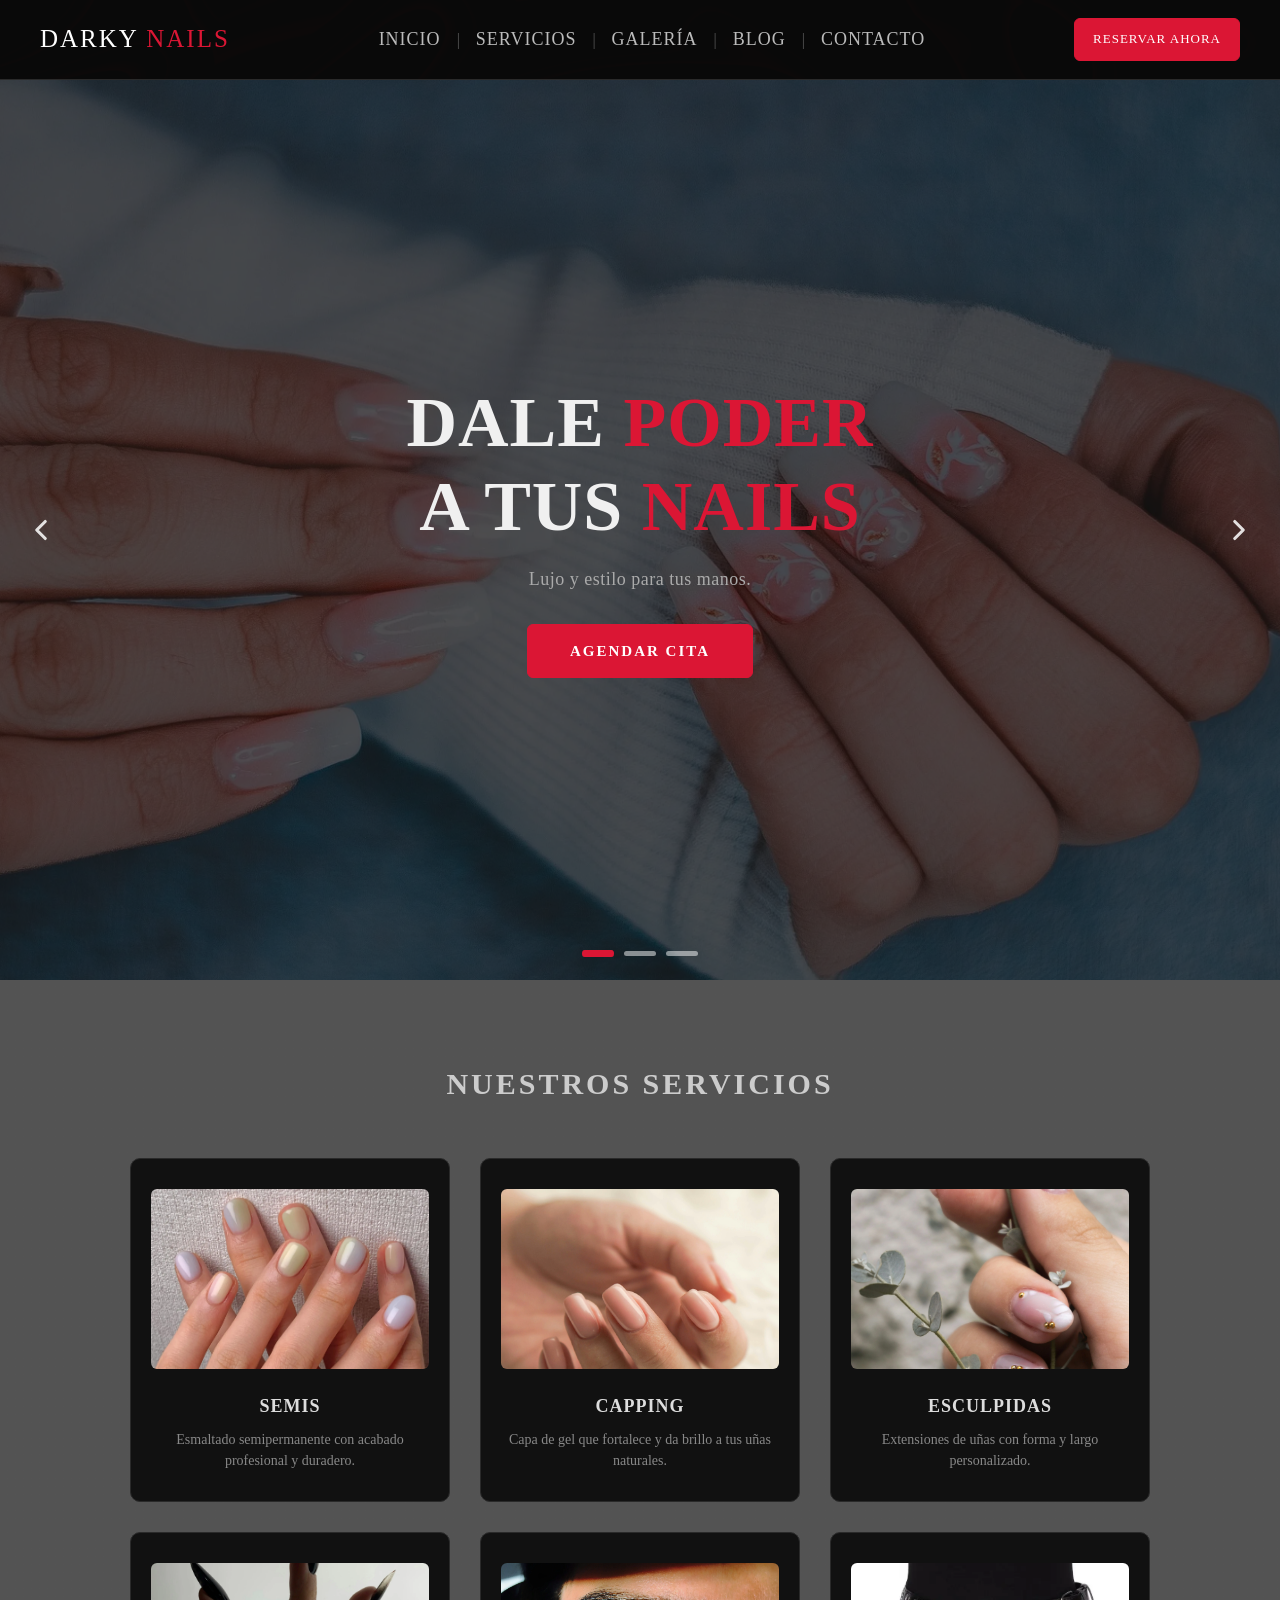
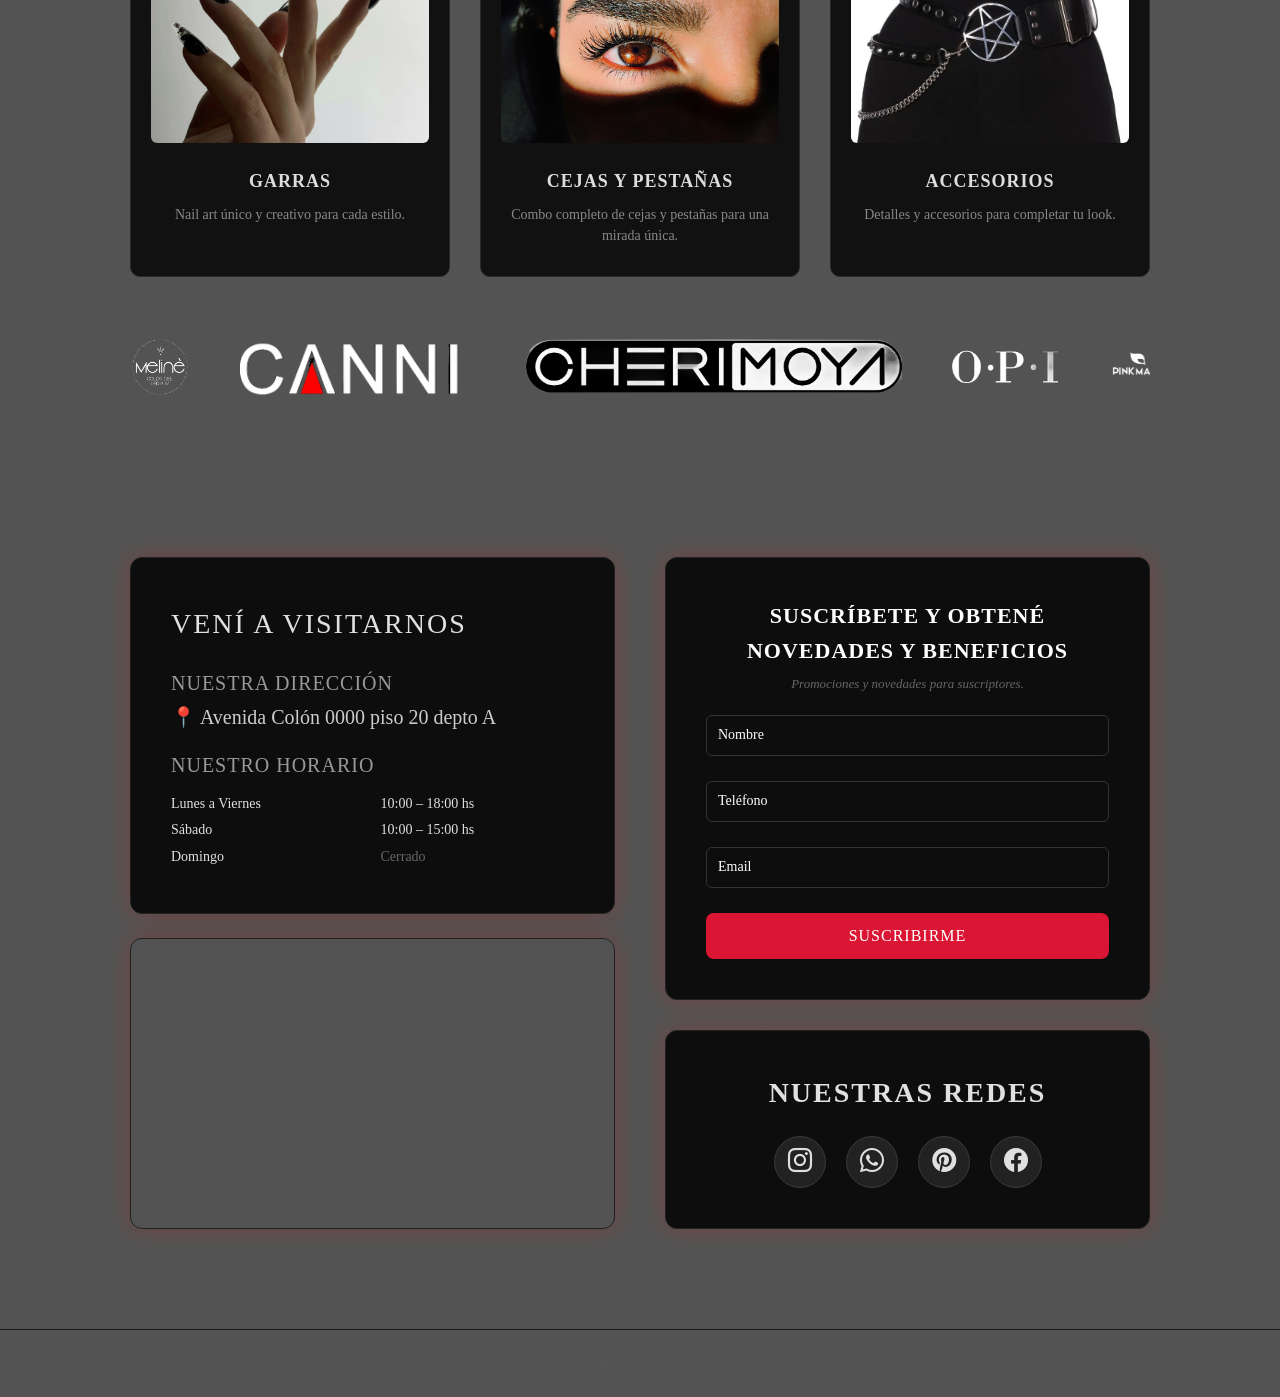
==== index.html @ f421b04e "Add files via upload" ====
﻿<!DOCTYPE html>
<html lang="es">
<head>
<meta charset="UTF-8">
<meta name="viewport" content="width=device-width, initial-scale=1.0">
<title>DARKY NAILS 🖤🦇</title>
<link rel="stylesheet" href="css_darky/css_darky.css">
<link rel="stylesheet" href="https://cdn.jsdelivr.net/npm/bootstrap-icons@1.11.3/font/bootstrap-icons.min.css">
<style>
@media (min-width:769px) { .map-mobile { display:none !important; } }
@media (max-width:768px) { .map-desktop { display:none !important; } }
</style>
</head>
<body>

<!-- ─── HEADER ─── -->
<nav class="nav-bar">
<div class="nav-bar-top">
<div class="nav-logo">
<span>Darky  </span>
<span class="brand-nails">Nails</span>
</div>
<ul class="nav-links">
<li><a href="#">Inicio</a></li>
<li><a href="#servicios">Servicios</a></li>
<li><a href="galeria.html">Galería</a></li>
<li><a href="#">Blog</a></li>
<li><a href="#contacto">Contacto</a></li>
</ul>
<a href="#" class="nav-btn abre-reserva">Reservar Ahora</a>
<button class="nav-hamburger" aria-label="Abrir menú">
<span></span><span></span><span></span>
</button>
</div>
<a href="#" class="nav-btn-abajo abre-reserva">Reservar Ahora</a>
</nav>

<div class="menu-overlay">
<div class="menu-overlay-header">
<div class="nav-logo">
<span>Darky  </span>
<span class="brand-nails">Nails</span>
</div>
<button class="menu-overlay-close" aria-label="Cerrar menú">&times;</button>
</div>
<h2 class="menu-overlay-title">MENÚ</h2>
<ul class="menu-overlay-links">
<li><a href="#">Inicio</a></li>
<li><a href="#servicios">Servicios</a></li>
<li><a href="galeria.html">Galería</a></li>
<li><a href="#">Blog</a></li>
<li><a href="#contacto">Contacto</a></li>
</ul>
<a href="#" class="nav-btn menu-overlay-btn abre-reserva">Reservar Ahora</a>
</div>

<!-- ─── HERO ─── -->
<section class="hero">
<div class="hero-slides-track">
<div class="hero-slide hero-slide-1 hero-slide-activo">
<div class="hero-slide-fondo"></div>
<div class="hero-slide-overlay"></div>
<div class="hero-slide-content">
<h1>DALE <span class="highlight">PODER</span> <br> A TUS<span class="highlight"> NAILS </span></h1>
<p class="sub">Lujo y estilo para tus manos.</p>
<a href="#" class="hero-btn">Agendar Cita</a>
</div>
</div>
<div class="hero-slide hero-slide-2">
<div class="hero-slide-fondo"></div>
<div class="hero-slide-overlay"></div>
<div class="hero-slide-content">
<h1>DISEÑADAS PARA <span class="highlight">VOS</span></h1>
<p class="sub">Lujo y estilo para tus manos.</p>
<a href="#" class="hero-btn">Agendar Cita</a>
</div>
</div>
<div class="hero-slide hero-slide-3">
<div class="hero-slide-fondo"></div>
<div class="hero-slide-overlay"></div>
<div class="hero-slide-content">
<h1>EL DETALLE TE <span class="highlight">DEFINE</span></h1>
<p class="sub">Lujo y estilo para tus manos.</p>
<a href="#" class="hero-btn">Agendar Cita</a>
</div>
</div>
</div>
<button class="hero-flecha hero-flecha-prev" type="button" aria-label="Anterior">
<svg viewBox="0 0 24 24" fill="none" stroke="currentColor" stroke-width="2.2" stroke-linecap="round" stroke-linejoin="round"><polyline points="15 18 9 12 15 6"></polyline></svg>
</button>
<button class="hero-flecha hero-flecha-next" type="button" aria-label="Siguiente">
<svg viewBox="0 0 24 24" fill="none" stroke="currentColor" stroke-width="2.2" stroke-linecap="round" stroke-linejoin="round"><polyline points="9 18 15 12 9 6"></polyline></svg>
</button>
<div class="hero-dots">
<button class="hero-dot activo" type="button" aria-label="Ir a la imagen 1"></button>
<button class="hero-dot" type="button" aria-label="Ir a la imagen 2"></button>
<button class="hero-dot" type="button" aria-label="Ir a la imagen 3"></button>
</div>
</section>

<!-- ─── SERVICES ─── -->
<section class="services-section" id="servicios">
<h2>Nuestros Servicios</h2>
<div class="services-grid">
<div class="service-item servicio-abre" data-modal="semis">
<img src="image_darky/semi.webp" alt="Semis">
<h3>Semis</h3>
<p>Esmaltado semipermanente con acabado profesional y duradero.</p>
</div>
<div class="service-item servicio-abre" data-modal="capping">
<img src="image_darky/capping.webp" alt="Capping">
<h3>Capping</h3>
<p>Capa de gel que fortalece y da brillo a tus uñas naturales.</p>
</div>
<div class="service-item servicio-abre" data-modal="esculpidas">
<img src="image_darky/esculpida.webp" alt="Esculpidas">
<h3>Esculpidas</h3>
<p>Extensiones de uñas con forma y largo personalizado.</p>
</div>
<div class="service-item servicio-abre" data-modal="garras">
<img src="image_darky/garra.webp" alt="Garras">
<h3>Garras</h3>
<p>Nail art único y creativo para cada estilo.</p>
</div>
<div class="service-item servicio-abre" data-modal="cejas">
<img src="image_darky/ceja.webp" alt="Cejas y Pestañas">
<h3>Cejas y Pestañas</h3>
<p>Combo completo de cejas y pestañas para una mirada única.</p>
</div>
<div class="service-item">
<img src="image_darky/accesorio.webp" alt="Accesorios">
<h3>Accesorios</h3>
<p>Detalles y accesorios para completar tu look.</p>
</div>
</div>
<div class="brands-marquee">
<div class="brands-track">
<img src="image_darky/brands/brand_1.png" alt="Marca">
<img src="image_darky/brands/brand_2.png" alt="Canni">
<img src="image_darky/brands/brand_3.png" alt="Cherimoya">
<img src="image_darky/brands/brand_4.png" alt="OPI">
<img src="image_darky/brands/brand_5.png" alt="Pink Mask">
<img src="image_darky/brands/brand_6.png" alt="Marca">
<img src="image_darky/brands/brand_7.png" alt="Marca">
<img src="image_darky/brands/brand_8.png" alt="Thuya">
<img src="image_darky/brands/brand_1.png" alt="Marca">
<img src="image_darky/brands/brand_2.png" alt="Canni">
<img src="image_darky/brands/brand_3.png" alt="Cherimoya">
<img src="image_darky/brands/brand_4.png" alt="OPI">
<img src="image_darky/brands/brand_5.png" alt="Pink Mask">
<img src="image_darky/brands/brand_6.png" alt="Marca">
<img src="image_darky/brands/brand_7.png" alt="Marca">
<img src="image_darky/brands/brand_8.png" alt="Thuya">
</div>
</div>
</div>
</section>

<!-- ─── CONTACTO + FORM + MAPA (side‑by‑side on desktop) ─── -->
<section class="cta-section" id="contacto">
<div class="cta-left">
<div class="contacto-row">
<div class="visitarnos-card">
<p class="contacto-titulo">Vení a visitarnos</p>
<p class="contacto-sub">Nuestra Dirección</p>
<p class="contacto-text">📍 Avenida Colón 0000 piso 20 depto A</p>
<p class="contacto-sub">Nuestro Horario</p>
<div class="contacto-grid">
<span>Lunes a Viernes</span><span>10:00 – 18:00 hs</span>
<span>Sábado</span><span>10:00 – 15:00 hs</span>
<span>Domingo</span><span class="contacto-closed">Cerrado</span>
</div>
</div>
<div class="map-desktop map-box">
<iframe src="https://www.google.com/maps?q=-37.995555,-57.552260&z=15&output=embed" width="100%" allowfullscreen loading="lazy"></iframe>
</div>
</div>
</div>
<div class="cta-right">
<div class="map-mobile map-box">
<iframe src="https://www.google.com/maps?q=-37.995555,-57.552260&z=15&output=embed" width="100%" height="250" allowfullscreen loading="lazy"></iframe>
</div>
<form class="form-dark">
<h3>SUSCRÍBETE Y OBTENÉ NOVEDADES Y BENEFICIOS</h3>
<p class="benefits">Promociones y novedades para suscriptores.</p>

<div class="input-group">
<input type="text" required>
<label>Nombre</label>
</div>

<div class="input-group">
<input type="tel" required>
<label>Teléfono</label>
</div>

<div class="input-group">
<input type="email" required>
<label>Email</label>
</div>

<button type="submit">Suscribirme</button>
</form>
<div class="card-body redes-card">
<h5 class="contacto-titulo">Nuestras redes</h5>
<div class="redes-icons">
<a href="#" class="red-ico" aria-label="Instagram"><i class="bi bi-instagram"></i></a>
<a href="#" class="red-ico" aria-label="WhatsApp"><i class="bi bi-whatsapp"></i></a>
<a href="#" class="red-ico" aria-label="Pinterest"><i class="bi bi-pinterest"></i></a>
<a href="#" class="red-ico" aria-label="Facebook"><i class="bi bi-facebook"></i></a>
</div>
</div>
</div>
</section>



<!-- ─── MODAL SEMIS (glassmorphism) ─── -->
<div class="modal-glass" id="modal-semis">
<div class="modal-glass-box">
<button class="modal-glass-close" type="button" aria-label="Cerrar">&times;</button>
<h3 class="modal-glass-titulo">SEMIPERMANENTE</h3>
<ul class="modal-lista">
<li><span class="servicio-nombre">Semi liso <small>(manos o pies)</small></span><span class="servicio-precio">$000.000.00</span><span class="servicio-duracion">(1:00 hs)</span></li>
<li><span class="servicio-nombre">Semi + NailArt <small>(en 2 uñas)</small></span><span class="servicio-precio">$000.000.00</span><span class="servicio-duracion">(1:20 hs)</span></li>
<li><span class="servicio-nombre">Semi + Full NailArt <small>(todas las uñas)</small></span><span class="servicio-precio">$000.000.00</span><span class="servicio-duracion">(1:30 hs)</span></li>
</ul>
<div class="modal-incluye">
<p class="modal-incluye-titulo">ESTE SERVICIO INCLUYE</p>
<ul>
<li>Retirado del material</li>
<li>Manicura combinada</li>
<li>Doble capa de base como refuerzo</li>
<li>Esmaltado profundo</li>
<li>Más de 100 colores</li>
<li>Crema de manos hidratante</li>
</ul>
</div>
</div>
</div>

<!-- ─── MODAL CAPPING (glassmorphism) ─── -->
<div class="modal-glass" id="modal-capping">
<div class="modal-glass-box">
<button class="modal-glass-close" type="button" aria-label="Cerrar">&times;</button>
<h3 class="modal-glass-titulo">CAPPING</h3>
<ul class="modal-lista">
<li><span class="servicio-nombre">Capping gel liso</span><span class="servicio-precio">$000.000.00</span><span class="servicio-duracion">(1:30 hs)</span></li>
<li><span class="servicio-nombre">Capping + NailArt <small>(2 uñas)</small></span><span class="servicio-precio">$000.000.00</span><span class="servicio-duracion">(1:45 hs)</span></li>
<li><span class="servicio-nombre">Capping + Full NailArt <small>(todas las uñas)</small></span><span class="servicio-precio">$000.000.00</span><span class="servicio-duracion">(2:00 hs)</span></li>
</ul>
<div class="modal-incluye">
<p class="modal-incluye-titulo">ESTE SERVICIO INCLUYE</p>
<ul>
<li>Retirado del material</li>
<li>Manicura combinada</li>
<li>Doble capa de base como refuerzo</li>
<li>Esmaltado profundo</li>
<li>Más de 200 colores</li>
<li>Crema de manos hidratante</li>
<li>Un aduración de hasta 3 semanas</li>
<li>Se incluye un arreglo en caso de rotura de uña</li>
</ul>
</div>
</div>
</div>

<!-- ─── MODAL ESCULPIDAS (glassmorphism) ─── -->
<div class="modal-glass" id="modal-esculpidas">
<div class="modal-glass-box">
<button class="modal-glass-close" type="button" aria-label="Cerrar">&times;</button>
<h3 class="modal-glass-titulo">ESCULPIDAS</h3>
<ul class="modal-lista">
<li><span class="servicio-nombre">Esculpidas lisas</span><span class="servicio-precio">$000.000.00</span><span class="servicio-duracion">(1:30 hs)</span></li>
<li><span class="servicio-nombre">Esculpidas + NailArt <small>(2 uñas)</small></span><span class="servicio-precio">$000.000.00</span><span class="servicio-duracion">(2:00 hs)</span></li>
<li><span class="servicio-nombre">Esculpidas + Full NailArt</span><span class="servicio-precio">$000.000.00</span><span class="servicio-duracion">(2:00 hs)</span></li>
</ul>
<div class="modal-incluye">
<p class="modal-incluye-titulo">ESTE SERVICIO INCLUYE</p>
<ul>
<li>Retirado del material</li>
<li>Manicura combinada</li>
<li>Doble capa de base como refuerzo</li>
<li>Esmaltado profundo</li>
<li>Más de 200 colores</li>
<li>Crema de manos hidratante</li>
</ul>
<p class="modal-nota">Indicadas para quienes desean uñas largas y no quieren esperar el crecimiento propio.</p>
</div>
</div>
</div>

<!-- ─── MODAL GARRAS (glassmorphism) ─── -->
<div class="modal-glass" id="modal-garras">
<div class="modal-glass-box">
<button class="modal-glass-close" type="button" aria-label="Cerrar">&times;</button>
<h3 class="modal-glass-titulo">GARRAS ESCULPIDAS</h3>
<ul class="modal-lista">
<li><span class="servicio-nombre">Garras cortas</span><span class="servicio-precio">$000.000.00</span><span class="servicio-duracion">(2:00 hs)</span></li>
<li><span class="servicio-nombre">Garras largas, XL</span><span class="servicio-precio">$000.000.00</span><span class="servicio-duracion">(3:00 hs)</span></li>
</ul>
</div>
</div>

<!-- ─── MODAL CEJAS Y PESTAÑAS (glassmorphism) ─── -->
<div class="modal-glass" id="modal-cejas">
<div class="modal-glass-box">
<button class="modal-glass-close" type="button" aria-label="Cerrar">&times;</button>
<h3 class="modal-glass-titulo">CEJAS Y PESTAÑAS</h3>
<ul class="modal-lista">
<li><span class="servicio-nombre">Cejas</span><span class="servicio-precio">$000.000.00</span><span class="servicio-duracion">(1:00 hs)</span></li>
<li><span class="servicio-nombre">Pestañas</span><span class="servicio-precio">$000.000.00</span><span class="servicio-duracion">(30 min)</span></li>
<li><span class="servicio-nombre">Combo Cejas + Pestañas</span><span class="servicio-precio">$000.000.00</span><span class="servicio-duracion">(1:30 hs)</span></li>
</ul>
<div class="modal-incluye">
<p class="modal-incluye-titulo">ESTE SERVICIO INCLUYE</p>
<ul>
<li>Los mejores productos para el cuidado de las cejas y las pestañas</li>
<li>Alta durabilidad y consistencia de los productos</li>
</ul>
</div>
</div>
</div>

<!-- ─── MODAL RESERVAR AHORA (glassmorphism) ─── -->
<div class="modal-glass" id="modal-reservar">
<div class="modal-glass-box modal-glass-box-reservar">
<button class="modal-glass-close" type="button" aria-label="Cerrar">&times;</button>
<h3 class="modal-glass-titulo">RESERVAR AHORA</h3>
<p class="modal-reservar-sub">Elegí un servicio para ver sus precios y detalle</p>
<div class="modal-reservar-grid">
<button class="reservar-item" type="button" data-abre="semis"><span class="reservar-nombre">Semis</span><span class="reservar-flecha">›</span></button>
<button class="reservar-item" type="button" data-abre="capping"><span class="reservar-nombre">Capping</span><span class="reservar-flecha">›</span></button>
<button class="reservar-item" type="button" data-abre="esculpidas"><span class="reservar-nombre">Esculpidas</span><span class="reservar-flecha">›</span></button>
<button class="reservar-item" type="button" data-abre="garras"><span class="reservar-nombre">Garras</span><span class="reservar-flecha">›</span></button>
<button class="reservar-item" type="button" data-abre="cejas"><span class="reservar-nombre">Cejas y Pestañas</span><span class="reservar-flecha">›</span></button>
</div>
</div>
</div>

<a href="#" class="whatsapp-float" target="_blank"></a>

<footer>
&copy; 2026 DARKY NAILS — Todos los derechos reservados
</footer>

<script>
(function() {
if (window.innerWidth > 768) return;
var bar = document.querySelector('.nav-bar');
if (!bar) return;
var maxScroll = 250;
function onScroll() {
var scrollY = window.scrollY || window.pageYOffset;
var p = Math.min(scrollY / maxScroll, 1);
if (p >= 1) {
bar.classList.add('scrolled');
} else {
bar.classList.remove('scrolled');
}
}
window.addEventListener('scroll', onScroll);
  onScroll();
})();

/* ── Modal Semis (glassmorphism) ── */
document.querySelectorAll('[data-modal]').forEach(function (btn) {
  btn.addEventListener('click', function () {
    var modal = document.getElementById('modal-' + btn.getAttribute('data-modal'));
    if (modal) modal.classList.add('abierto');
  });
});
document.querySelectorAll('.modal-glass-close').forEach(function (btn) {
  btn.addEventListener('click', function () {
    var modal = btn.closest('.modal-glass');
    if (modal) modal.classList.remove('abierto');
  });
});
document.querySelectorAll('.modal-glass').forEach(function (modal) {
  modal.addEventListener('click', function (e) {
    if (e.target === modal) modal.classList.remove('abierto');
  });
});

/* ── Modal Reservar Ahora ── */
document.querySelectorAll('.abre-reserva').forEach(function (btn) {
  btn.addEventListener('click', function (e) {
    e.preventDefault();
    var modal = document.getElementById('modal-reservar');
    if (modal) modal.classList.add('abierto');
  });
});

/* ── Reserva: cada servicio abre su modal de detalle ── */
document.querySelectorAll('.reservar-item').forEach(function (btn) {
  btn.addEventListener('click', function () {
    var reservar = document.getElementById('modal-reservar');
    if (reservar) reservar.classList.remove('abierto');
    var modal = document.getElementById('modal-' + btn.getAttribute('data-abre'));
    if (modal) modal.classList.add('abierto');
  });
});

/* ── Carrusel del Hero (bucle infinito sin rebote) ── */
var heroSlides = document.querySelectorAll('.hero-slide');
var heroTrack = document.querySelector('.hero-slides-track');
if (heroSlides.length > 1 && heroTrack) {
  var heroDots = document.querySelectorAll('.hero-dot');
  var heroN = heroSlides.length;
  var heroActual = 0;       /* slide lógica visible (0..heroN-1) */
  var heroPos = 0;          /* posición física del track (0..heroN) */
  var heroTimer = null;
  var heroWrapTimer = null;

  /* Clon de la primera slide al final para el bucle infinito */
  heroTrack.appendChild(heroSlides[0].cloneNode(true));

  function heroIrFisico(pos) {
    heroTrack.style.transform = 'translateX(-' + (pos * 100) + '%)';
  }

  function heroSaltar(pos) {
    heroTrack.style.transition = 'none';
    heroIrFisico(pos);
    void heroTrack.offsetWidth; /* forzar reflow para aplicar el salto sin animar */
    heroTrack.style.transition = '';
  }

  function heroActualizarDots() {
    heroDots.forEach(function (d, i) {
      d.classList.toggle('activo', i === heroActual);
    });
  }

  function heroSiguiente() {
    clearTimeout(heroWrapTimer);
    heroPos += 1;
    heroActual = (heroActual + 1) % heroN;
    heroIrFisico(heroPos);
    heroActualizarDots();
    if (heroPos >= heroN) {
      /* Llegó al clon (misma imagen que la primera): al terminar la
         animación, salta sin transición a la primera real y sigue
         avanzando como si el loop fuera continuo. */
      heroWrapTimer = setTimeout(function () {
        heroPos = 0;
        heroSaltar(0);
      }, 800);
    }
  }

  function heroAnterior() {
    clearTimeout(heroWrapTimer);
    if (heroPos === 0) {
      /* Desde la primera real, saltar sin animar al clon (misma imagen)
         para poder retroceder al último slide con transición normal. */
      heroPos = heroN;
      heroSaltar(heroPos);
    }
    heroPos -= 1;
    heroActual = (heroActual - 1 + heroN) % heroN;
    heroIrFisico(heroPos);
    heroActualizarDots();
  }

  function heroIr(index) {
    clearTimeout(heroWrapTimer);
    heroPos = index;
    heroActual = index;
    heroIrFisico(heroPos);
    heroActualizarDots();
  }

  function heroAuto() {
    clearInterval(heroTimer);
    heroTimer = setInterval(heroSiguiente, 10000);
  }

  document.querySelector('.hero-flecha-prev').addEventListener('click', function () { heroAnterior(); heroAuto(); });
  document.querySelector('.hero-flecha-next').addEventListener('click', function () { heroSiguiente(); heroAuto(); });
  heroDots.forEach(function (d, i) {
    d.addEventListener('click', function () { heroIr(i); heroAuto(); });
  });

  heroAuto();
}
</script>
<script src="jsvalk/nav-observer.js"></script>
<script>
(function() {
var hamburger = document.querySelector('.nav-hamburger');
var overlay = document.querySelector('.menu-overlay');
var closeBtn = document.querySelector('.menu-overlay-close');
var overlayLinks = document.querySelectorAll('.menu-overlay-links a');

function openMenu() { overlay.classList.add('active'); document.body.style.overflow = 'hidden'; }
function closeMenu() { overlay.classList.remove('active'); document.body.style.overflow = ''; }

hamburger.addEventListener('click', openMenu);
closeBtn.addEventListener('click', closeMenu);
overlayLinks.forEach(function(link) { link.addEventListener('click', closeMenu); });

// Scroll: header se desvanece (solo responsive, maxScroll 250) - como index.php - botón prevalece
(function() {
var bar = document.querySelector('.nav-bar');
var btn = document.querySelector('.nav-btn-abajo');
if (!bar) return;
var maxScroll = 250;
function onScroll() {
if (window.innerWidth > 768) {
bar.classList.remove('scrolled');
if (btn) btn.classList.remove('scrolled');
return;
}
var scrollY = window.scrollY || window.pageYOffset;
var p = Math.min(scrollY / maxScroll, 1);
var scrolled = p >= 1;
bar.classList.toggle('scrolled', scrolled);
if (btn) btn.classList.toggle('scrolled', scrolled);
}
window.addEventListener('scroll', onScroll);
onScroll();
})();
})();
</script>
</body>
</html>
---- css_darky/css_darky.css ----
﻿/* ============================================================
   DARKY NAILS — HOJA DE ESTILOS ÚNICA
   ============================================================ */

/* ============================================================
   1. FUENTES
   ============================================================ */
@font-face {
  font-family: "Cinzel";
  src: url("../Fonts/Cinzel/Cinzel-VariableFont_wght.ttf") format("truetype");
  font-weight: 100 900;
  font-style: normal;
}

/* ============================================================
   2. RESET Y BASE
   ============================================================ */
* {
  margin: 0;
  padding: 0;
  box-sizing: border-box;
}

body {
  font-family: "Cinzel", serif;
  background: linear-gradient(rgba(10,10,10,0.7), rgba(10,10,10,0.7)), url("../image_darky/background_body.webp") center/cover fixed no-repeat;
  color: #e0e0e0;
  line-height: 1.6;
}

/* ============================================================
   3. HEADER / NAV
   ============================================================ */
.nav-bar {
  display: flex;
  flex-direction: column;
  align-items: stretch;
  padding: 18px 40px;
  background: rgba(10,10,10,0.95);
  border-bottom: 1px solid #2a2a2a;
  position: sticky;
  top: 0;
  z-index: 1000;
}

.nav-bar-top {
  display: flex;
  justify-content: space-between;
  align-items: center;
  width: 100%;
}

.nav-logo span {
  font-family: "Cinzel", serif;
  font-size: 25px;
  font-weight: normal;
  text-transform: uppercase;
  letter-spacing: 2px;
  color: #fff;
}

.nav-logo .brand-nails {
  color: #db1634;
}

.nav-links {
  display: flex;
  gap: 0;
  list-style: none;
}

.nav-links li + li::before {
  content: "|";
  font-family: "Cinzel", serif;
  color: #555;
  margin: 0 16px;
}

.nav-links a {
  font-family: "Cinzel", serif;
  color: #bbb;
  text-decoration: none;
  font-size: 18px;
  font-weight: normal;
  text-transform: uppercase;
  letter-spacing: 1px;
  transition: color 0.2s;
}

.nav-links a:hover {
  color: #fff;
}

.nav-btn {
  font-family: "Cinzel", serif;
  background: #db1634;
  border: 1px solid #db1634;
  color: #fff;
  padding: 10px 18px;
  border-radius: 6px;
  font-size: 13px;
  font-weight: normal;
  text-transform: uppercase;
  letter-spacing: 1px;
  text-decoration: none;
  transition: 0.25s;
}

.nav-btn:hover {
  background: #b0102a;
  border-color: #b0102a;
}

/* ============================================================
   4. HAMBURGUESA (solo responsive) + MENÚ OVERLAY
   ============================================================ */
.nav-hamburger {
  display: none;
  background: transparent;
  border: none;
  cursor: pointer;
  padding: 6px;
  flex-direction: column;
  gap: 5px;
  z-index: 1001;
}

.nav-hamburger span {
  display: block;
  width: 26px;
  height: 2px;
  background: #fff;
  border-radius: 2px;
  transition: 0.3s;
}

.menu-overlay {
  position: fixed;
  inset: 0;
  z-index: 2000;
  background: rgba(10, 10, 10, 0.98);
  display: flex;
  flex-direction: column;
  align-items: center;
  justify-content: center;
  opacity: 0;
  visibility: hidden;
  transition: opacity 0.3s ease, visibility 0.3s ease;
}

.menu-overlay.active {
  opacity: 1;
  visibility: visible;
}

.menu-overlay-header {
  position: absolute;
  top: 0;
  left: 0;
  right: 0;
  display: flex;
  justify-content: space-between;
  align-items: center;
  padding: 18px 40px;
}

.menu-overlay-close {
  background: transparent;
  border: none;
  color: #fff;
  font-size: 40px;
  cursor: pointer;
  line-height: 1;
  transition: color 0.2s;
}

.menu-overlay-close:hover {
  color: #db1634;
}

.menu-overlay-title {
  font-family: "Cinzel", serif;
  font-size: 28px;
  font-weight: 700;
  text-transform: uppercase;
  letter-spacing: 4px;
  color: #555;
  margin-bottom: 40px;
}

.menu-overlay-links {
  list-style: none;
  display: flex;
  flex-direction: column;
  align-items: center;
  gap: 28px;
}

.menu-overlay-links a {
  font-family: "Cinzel", serif;
  color: #bbb;
  text-decoration: none;
  font-size: 24px;
  text-transform: uppercase;
  letter-spacing: 2px;
  transition: color 0.2s;
}

.menu-overlay-links a:hover {
  color: #db1634;
}

.menu-overlay-btn {
  margin-top: 40px;
  font-size: 16px;
  padding: 14px 36px;
}

/* Botón "Reservar Ahora" mobile (header) */
.nav-btn-abajo {
  font-family: "Cinzel", serif;
  display: none;
  width: fit-content;
  margin: 12px auto;
  text-align: center;
  background: #db1634;
  border: 1px solid #db1634;
  color: #fff;
  padding: 10px 18px;
  border-radius: 6px;
  font-size: 13px;
  font-weight: normal;
  text-transform: uppercase;
  letter-spacing: 1px;
  text-decoration: none;
  box-shadow: 0 4px 20px rgba(219, 22, 52, 0.4);
  transition: box-shadow 0.8s ease, border-color 0.8s ease, transform 0.8s ease, margin 0.8s ease;
}

.nav-btn-abajo:hover {
  background: #b0102a;
  border-color: #b0102a;
}

.nav-btn-abajo.scrolled {
  border-color: #e60000;
  box-shadow: 0 0 12px rgba(230, 0, 0, 0.8), 0 0 24px rgba(230, 0, 0, 0.4), 0 4px 20px rgba(0,0,0,0.3);
}

/* ============================================================
   5. HERO — VERSIÓN CLÁSICA
   (definiciones base; el carrusel activo las sobrescribe abajo)
   ============================================================ */
.hero {
  display: flex;
  align-items: center;
  justify-content: space-between;
  max-width: 1200px;
  margin: 0 auto;
  padding: 80px 40px 60px;
  gap: 60px;
  position: relative;
}

.hero::before {
  content: "";
  position: absolute;
  top: 0;
  bottom: 0;
  left: 50%;
  width: 100vw;
  transform: translateX(-50%);
  background: linear-gradient(rgba(10,10,10,0.7), rgba(10,10,10,0.7)), url("../image_darky/nails fondo2.jpg") center/cover no-repeat;
  z-index: 0;
}

.hero > * {
  position: relative;
  z-index: 1;
}

.hero-left {
  flex: 1;
}

.hero-left h1 {
  font-family: "Cinzel", serif;
  font-weight: 900;
  font-size: 70px;
  letter-spacing: 1px;
  color: #f0f0f0;
  line-height: 1.2;
}

.hero-left h1 .highlight {
  color: #db1634;
}

.hero-left .sub {
  font-family: "Cinzel", serif;
  font-size: 18px;
  color: #aaa;
  margin: 16px 0 30px;
  letter-spacing: 0.5px;
}

.hero-btn {
  display: inline-block;
  background: #db1634;
  border: 1px solid #db1634;
  color: #fff;
  padding: 14px 42px;
  border-radius: 6px;
  font-size: 15px;
  font-weight: 700;
  text-transform: uppercase;
  letter-spacing: 2px;
  text-decoration: none;
  transition: 0.3s;
}

.hero-btn:hover {
  background: #b0102a;
  border-color: #b0102a;
}

.hero-right {
  flex: 1;
  text-align: center;
}

.hero-img {
  width: 100%;
  max-width: 400px;
  border-radius: 12px;
  display: block;
  margin: 0 auto;
}

.bat-divider {
  text-align: center;
  font-size: 36px;
  color: #555;
  margin-top: 20px;
  letter-spacing: 12px;
}

/* ============================================================
   6. HERO — CARRUSEL DE IMÁGENES (versión activa)
   ============================================================ */
.hero::before {
  display: none;
}

.hero {
  display: block;
  max-width: none;
  margin: 0;
  padding: 0;
  min-height: 100vh;
  overflow: hidden;
}

.hero-slides-track {
  position: absolute;
  top: 0;
  left: 0;
  right: 0;
  bottom: 0;
  display: flex;
  transition: transform 0.8s ease;
}

.hero-slide {
  position: relative;
  flex: 0 0 100%;
  width: 100%;
  height: 100%;
  display: flex;
  align-items: center;
  justify-content: center;
}

.hero-slide-2 { justify-content: flex-start; }
.hero-slide-2 .hero-slide-content { text-align: left; padding-left: 10%; }

.hero-slide-3 { justify-content: flex-end; }
.hero-slide-3 .hero-slide-content { text-align: right; padding-right: 10%; }

.hero-slide-fondo {
  position: absolute;
  top: 0;
  left: 0;
  right: 0;
  bottom: 0;
  background-size: cover;
  background-position: center;
  background-repeat: no-repeat;
}

.hero-slide-1 .hero-slide-fondo { background-image: url("../image_darky/fondo_1.webp"); }
.hero-slide-2 .hero-slide-fondo { background-image: url("../image_darky/fondo_2.webp"); }
.hero-slide-3 .hero-slide-fondo { background-image: url("../image_darky/fondo_3.webp"); }

.hero-slide-overlay {
  position: absolute;
  top: 0;
  left: 0;
  right: 0;
  bottom: 0;
  background: rgba(10, 10, 10, 0.7);
}

.hero-slide-content {
  position: relative;
  z-index: 2;
  text-align: center;
  padding: 0 20px;
}

.hero-slide-content h1 {
  font-family: "Cinzel", serif;
  font-weight: 900;
  font-size: 70px;
  letter-spacing: 1px;
  color: #f0f0f0;
  line-height: 1.2;
}

.hero-slide-content h1 .highlight {
  color: #db1634;
}

.hero-slide-content .sub {
  font-family: "Cinzel", serif;
  font-size: 18px;
  color: #aaa;
  margin: 16px 0 30px;
  letter-spacing: 0.5px;
}

/* Flechas del carrusel */
.hero-flecha {
  position: absolute;
  top: 50%;
  transform: translateY(-50%);
  z-index: 5;
  background: transparent;
  border: none;
  color: rgba(255, 255, 255, 0.85);
  padding: 12px;
  line-height: 0;
  cursor: pointer;
  display: flex;
  align-items: center;
  justify-content: center;
  transition: 0.2s;
}

.hero-flecha svg {
  width: 34px;
  height: 34px;
}

.hero-flecha:hover {
  color: #db1634;
  transform: translateY(-50%) scale(1.18);
}

.hero-flecha:active {
  transform: translateY(-50%) scale(0.95);
}

.hero-flecha-prev { left: 12px; }
.hero-flecha-next { right: 12px; }

/* Puntos indicadores del carrusel */
.hero-dots {
  position: absolute;
  bottom: 24px;
  left: 0;
  right: 0;
  display: flex;
  justify-content: center;
  gap: 10px;
  z-index: 5;
}

.hero-dot {
  width: 32px;
  height: 5px;
  border-radius: 3px;
  background: rgba(255, 255, 255, 0.5);
  border: none;
  cursor: pointer;
  padding: 0;
  transition: 0.2s;
}

.hero-dot.activo {
  background: #db1634;
  transform: scaleY(1.4);
}

@media (max-width: 768px) {
  .hero { min-height: 80vh; }
  .hero-slide-content h1 { font-size: 30px; }
  .hero-slide-content .sub { font-size: 15px; }
  .hero-flecha { padding: 8px; }
  .hero-flecha svg { width: 26px; height: 26px; }
  .hero-flecha-prev { left: 8px; }
  .hero-flecha-next { right: 8px; }
  .hero-slide-2 .hero-slide-content { padding-left: 6%; }
  .hero-slide-3 .hero-slide-content { padding-right: 6%; }
}

/* ============================================================
   7. SERVICIOS
   ============================================================ */
.services-section {
  max-width: 1100px;
  margin: 0 auto;
  padding: 80px 40px;
  text-align: center;
}

.services-section h2 {
  font-family: "Cinzel", serif;
  font-size: 30px;
  font-weight: 700;
  text-transform: uppercase;
  letter-spacing: 3px;
  color: #ccc;
  margin-bottom: 50px;
}

.services-grid {
  display: grid;
  grid-template-columns: repeat(3, 1fr);
  gap: 30px;
}

.service-item {
  background: #111;
  border: 1px solid #2a2a2a;
  border-radius: 10px;
  padding: 30px 20px;
  transition: border-color 0.3s;
}

.service-item:hover {
  border-color: #666;
}

.service-item img {
  width: 100%;
  height: 180px;
  object-fit: cover;
  border-radius: 6px;
  margin-bottom: 16px;
  background: #1a1a1a;
}

.service-item h3 {
  font-family: "Cinzel", serif;
  font-size: 18px;
  font-weight: 600;
  text-transform: uppercase;
  letter-spacing: 1px;
  color: #ddd;
  margin-bottom: 8px;
}

.service-item p {
  font-size: 14px;
  color: #888;
  line-height: 1.5;
}

/* ============================================================
   8. MARQUESINA DE MARCAS
   ============================================================ */
.brands-marquee {
  overflow: hidden;
  width: 100%;
  padding: 20px 0;
  margin-top: 40px;
}

.brands-track {
  display: flex;
  width: max-content;
  animation: scrollBrands 40s linear infinite;
  will-change: transform;
}

.brands-track img {
  height: 60px;
  width: auto;
  object-fit: contain;
  flex-shrink: 0;
  display: block;
  padding-right: 50px;
}

@keyframes scrollBrands {
  0% {
    transform: translateX(0);
  }
  100% {
    transform: translateX(-50%);
  }
}

/* ============================================================
   9. CTA + FORMULARIO DE SUSCRIPCIÓN
   ============================================================ */
.cta-section {
  display: flex;
  align-items: stretch;
  gap: 50px;
  max-width: 1100px;
  margin: 0 auto;
  padding: 60px 40px 100px;
}

.cta-left {
  flex: 1;
  display: flex;
  flex-direction: column;
}

.cta-left h2 {
  font-family: "Cinzel", serif;
  font-size: 28px;
  font-weight: 700;
  text-transform: uppercase;
  letter-spacing: 2px;
  color: #ccc;
}

.cta-left .sub {
  font-size: 16px;
  color: #888;
  margin: 10px 0 28px;
}

.cta-btn {
  display: inline-block;
  background: #db1634;
  border: 1px solid #db1634;
  color: #fff;
  padding: 14px 44px;
  border-radius: 6px;
  font-size: 15px;
  font-weight: 700;
  text-transform: uppercase;
  letter-spacing: 2px;
  text-decoration: none;
  transition: 0.3s;
}

.cta-btn:hover {
  background: #b0102a;
  border-color: #b0102a;
}

.cta-grid {
  display: grid;
  grid-template-columns: 1fr 1fr;
  gap: 12px;
  margin-top: 50px;
}

.cta-grid img {
  width: 100%;
  height: 120px;
  object-fit: cover;
  border-radius: 6px;
  background: #1a1a1a;
}

.cta-right {
  flex: 1;
}

.form-dark {
  background: #0d0d0d;
  padding: 40px;
  border-radius: 12px;
  box-shadow: 0 0 25px rgba(255, 0, 0, 0.2);
  border: 1px solid #222;
}

.form-dark h3 {
  font-family: "Cinzel", serif;
  text-align: center;
  margin-bottom: 6px;
  color: #fff;
  font-size: 22px;
  letter-spacing: 1px;
  font-weight: 600;
}

.form-dark .benefits {
  font-size: 13px;
  color: #666;
  margin-bottom: 20px;
  font-style: italic;
  text-align: center;
}

.input-group {
  position: relative;
  margin-bottom: 25px;
}

.input-group input {
  width: 100%;
  padding: 12px;
  background: transparent;
  border: 1px solid #333;
  border-radius: 6px;
  color: #fff;
  outline: none;
  transition: 0.3s;
}

.input-group label {
  font-family: "Cinzel", serif;
  position: absolute;
  top: 50%;
  left: 12px;
  transform: translateY(-50%);
  color: #fff;
  font-size: 14px;
  pointer-events: none;
  transition: 0.3s;
}

.input-group input:focus + label,
.input-group input:valid + label {
  top: -8px;
  left: 8px;
  font-size: 12px;
  background: #0d0d0d;
  padding: 0 5px;
  color: #e60000;
}

.input-group input:focus {
  border-color: #e60000;
  box-shadow: 0 0 8px rgba(230, 0, 0, 0.5);
}

.form-dark button {
  width: 100%;
  padding: 14px;
  background: #db1634;
  border: none;
  border-radius: 8px;
  color: white;
  font-size: 16px;
  cursor: pointer;
  transition: 0.3s;
  letter-spacing: 1px;
  font-family: "Cinzel", serif;
  text-transform: uppercase;
}

.form-dark button:hover {
  background: #b0102a;
  box-shadow: 0 0 15px rgba(219, 22, 52, 0.6);
}

.letras-form {
  font-size: 13px;
  color: #666;
  margin-bottom: 16px;
  font-style: italic;
}

/* ============================================================
   10. SECCIÓN CONTACTO (vení a visitarnos + redes)
   ============================================================ */
.contacto-row {
  display: flex;
  gap: 24px;
  flex-wrap: wrap;
  width: 100%;
  align-items: stretch;
  flex: 1;
}

.contacto-row .form-dark {
  flex: 1;
  min-width: 260px;
}

.contacto-info {
  flex: 1;
  min-width: 260px;
}

.contacto-titulo {
  font-family: "Cinzel", serif;
  font-size: 28px;
  color: #e0e0e0;
  text-transform: uppercase;
  letter-spacing: 2px;
  margin-bottom: 20px;
}

/* Recuadro "Vení a visitarnos" */
.visitarnos-card {
  background: #0d0d0d;
  padding: 40px;
  border-radius: 12px;
  box-shadow: 0 0 25px rgba(255, 0, 0, 0.2);
  border: 1px solid #222;
  flex: 1;
  min-width: 260px;
  display: flex;
  flex-direction: column;
  justify-content: center;
}

.contacto-sub {
  font-family: "Cinzel", serif;
  font-size: 20px;
  color: #999;
  text-transform: uppercase;
  letter-spacing: 1px;
  margin-bottom: 2px;
}

.contacto-text {
  font-size: 20px;
  color: #ccc;
  margin-bottom: 16px;
}

.contacto-text a {
  color: #ccc;
  text-decoration: none;
  font-size: 15px;
}

.contacto-grid {
  margin-top: 10px;
  display: grid;
  grid-template-columns: 1fr 1fr;
  gap: 4px 16px;
  font-size: 14px;
}

.contacto-closed {
  color: #666;
}

/* Recuadro "Nuestras redes" */
.redes-card {
  background: #0d0d0d;
  padding: 40px;
  border-radius: 12px;
  box-shadow: 0 0 25px rgba(255, 0, 0, 0.2);
  border: 1px solid #222;
  text-align: center;
  margin-top: 30px;
}

.redes-icons {
  display: flex;
  gap: 20px;
  justify-content: center;
  align-items: center;
  flex-wrap: wrap;
  margin-top: 10px;
}

.red-ico {
  display: inline-flex;
  align-items: center;
  justify-content: center;
  flex-shrink: 0;
  width: 52px;
  height: 52px;
  border-radius: 50%;
  background: #222;
  border: 1px solid #3a3a3a;
  color: #e0e0e0;
  font-size: 24px;
  text-decoration: none;
  transition: background 0.3s, color 0.3s, transform 0.2s;
}

.red-ico:hover {
  background: #333;
  color: #fff;
  transform: translateY(-3px);
}

/* ============================================================
   11. MAPAS
   ============================================================ */
.map-box {
  border-radius: 12px;
  overflow: hidden;
  border: 1px solid #222;
  box-shadow: 0 0 25px rgba(255, 0, 0, 0.2);
}

.map-desktop {
  flex: 1;
  min-width: 260px;
  display: flex;
}

.map-desktop iframe {
  border: 0;
  flex: 1;
  min-height: 280px;
}

.map-mobile {
  margin-bottom: 24px;
}

.map-mobile iframe {
  border: 0;
  display: block;
}

/* ============================================================
   12. MODALES DE SERVICIOS (glassmorphism)
   ============================================================ */
.servicio-abre {
  cursor: pointer;
}

.modal-glass {
  position: fixed;
  inset: 0;
  z-index: 2000;
  display: none;
  align-items: center;
  justify-content: center;
  padding: 20px;
  background: rgba(0, 0, 0, 0.55);
  backdrop-filter: blur(6px);
  -webkit-backdrop-filter: blur(6px);
}

.modal-glass.abierto {
  display: flex;
}

.modal-glass-box {
  position: relative;
  width: 100%;
  max-width: 460px;
  max-height: 90vh;
  overflow-y: auto;
  background: rgba(255, 255, 255, 0.08);
  backdrop-filter: blur(20px);
  -webkit-backdrop-filter: blur(20px);
  border: 1px solid rgba(255, 255, 255, 0.25);
  border-radius: 18px;
  padding: 34px 28px 28px;
  box-shadow: 0 10px 40px rgba(0, 0, 0, 0.6);
  color: #eee;
}

.modal-glass-close {
  position: absolute;
  top: 12px;
  right: 16px;
  background: transparent;
  border: none;
  color: #bbb;
  font-size: 30px;
  line-height: 1;
  cursor: pointer;
  transition: 0.2s;
}

.modal-glass-close:hover {
  color: #fff;
}

.modal-glass-titulo {
  font-family: "Cinzel", serif;
  font-size: 26px;
  font-weight: 600;
  letter-spacing: 2px;
  text-align: center;
  color: #fff;
  text-transform: uppercase;
  margin-bottom: 22px;
}

.modal-lista {
  list-style: none;
  display: flex;
  flex-direction: column;
  gap: 12px;
}

.modal-lista li {
  display: flex;
  align-items: baseline;
  gap: 10px;
  background: rgba(255, 255, 255, 0.06);
  border: 1px solid rgba(255, 255, 255, 0.12);
  border-radius: 10px;
  padding: 12px 14px;
}

.servicio-nombre {
  flex: 1;
  font-size: 15px;
  color: #eee;
}

.servicio-nombre small {
  display: block;
  font-size: 12px;
  color: #aaa;
}

.servicio-precio {
  font-family: "Cinzel", serif;
  font-size: 18px;
  color: #fff;
  white-space: nowrap;
}

.servicio-duracion {
  font-size: 12px;
  color: #aaa;
  white-space: nowrap;
}

.modal-incluye {
  margin-top: 24px;
  padding-top: 18px;
  border-top: 1px solid rgba(255, 255, 255, 0.15);
}

.modal-incluye-titulo {
  font-family: "Cinzel", serif;
  font-size: 15px;
  font-weight: normal;
  letter-spacing: 1px;
  color: #fff;
  margin-bottom: 10px;
  text-transform: uppercase;
}

.modal-incluye ul {
  list-style: none;
  display: flex;
  flex-direction: column;
  gap: 6px;
}

.modal-incluye li {
  position: relative;
  padding-left: 16px;
  font-size: 14px;
  color: #ddd;
}

.modal-incluye li::before {
  content: "-";
  position: absolute;
  left: 0;
  color: #db1634;
}

.modal-nota {
  margin-top: 12px;
  padding: 12px 14px;
  font-size: 13px;
  line-height: 1.5;
  color: #ddd;
  background: rgba(255, 255, 255, 0.06);
  border: 1px solid rgba(255, 255, 255, 0.12);
  border-left: 3px solid #db1634;
  border-radius: 8px;
}

/* ============================================================
   13. MODAL "RESERVAR AHORA"
   ============================================================ */
.modal-reservar-sub {
  text-align: center;
  color: #bbb;
  font-size: 14px;
  margin-bottom: 20px;
}

.modal-reservar-grid {
  display: flex;
  flex-direction: column;
  gap: 12px;
}

.reservar-item {
  display: flex;
  align-items: center;
  gap: 10px;
  width: 100%;
  background: rgba(255, 255, 255, 0.06);
  border: 1px solid rgba(255, 255, 255, 0.12);
  border-radius: 10px;
  padding: 14px 16px;
  cursor: pointer;
  color: #eee;
  text-align: left;
  font-family: inherit;
  font-size: 14px;
  transition: 0.2s;
}

.reservar-item:hover {
  background: rgba(255, 255, 255, 0.12);
  border-color: rgba(255, 255, 255, 0.3);
}

.reservar-nombre {
  flex: 1;
  font-family: "Cinzel", serif;
  font-size: 18px;
  letter-spacing: 1px;
  text-transform: uppercase;
  color: #fff;
}

.reservar-precio {
  font-family: "Cinzel", serif;
  font-size: 16px;
  color: #fff;
  white-space: nowrap;
}

.reservar-flecha {
  font-size: 22px;
  color: #db1634;
  line-height: 1;
}

/* ============================================================
   14. WHATSAPP FLOTANTE
   ============================================================ */
.whatsapp-float {
  position: fixed;
  bottom: 24px;
  right: 24px;
  z-index: 9999;
  width: 150px;
  height: 60px;
  animation: slideInRight 0.6s ease-out;
  transition: transform 0.3s ease;
  background: url("../image_darky/logo_wpp.png") center/contain no-repeat;
  border-radius: 10px;
}

.whatsapp-float:hover {
  transform: scale(1.1);
}

/* Variante compacta del botón de WhatsApp */
.whatsapp-float {
  background: url("../image_darky/logo_wpp.png") right/contain no-repeat;
  right: 4px;
  width: 120px;
}

@keyframes slideInRight {
  0% {
    opacity: 0;
    transform: translateX(100px);
  }
  100% {
    opacity: 1;
    transform: translateX(0);
  }
}

/* ============================================================
   15. FOOTER
   ============================================================ */
footer {
  text-align: center;
  padding: 24px;
  font-size: 12px;
  color: #555;
  border-top: 1px solid #1a1a1a;
}

/* ============================================================
   16. RESPONSIVE GENERAL
   ============================================================ */
@media (max-width: 768px) {
  .nav-bar {
    flex-direction: column;
    align-items: stretch;
    padding: 12px 20px;
    gap: 12px;
    transition: all 0.8s ease;
  }

  .nav-bar-top {
    display: flex;
    flex-direction: row;
    justify-content: space-between;
    align-items: center;
    width: 100%;
    transition: opacity 0.8s ease, max-height 0.8s ease, padding 0.8s ease, margin 0.8s ease;
    max-height: 300px;
    overflow: visible;
  }

  .nav-links {
    display: none;
  }

  .nav-hamburger {
    display: flex;
  }

  .nav-btn {
    display: none;
  }

  .nav-btn-abajo {
    display: block;
    position: sticky;
    top: 12px;
    z-index: 1000;
  }

  .nav-links li + li::before {
    content: "|";
    font-family: "Cinzel", serif;
    color: #555;
    margin: 0 12px;
  }

  .nav-links li:nth-child(4)::before {
    color: transparent;
  }

  .nav-links a {
    font-size: 20px;
  }

  .nav-btn {
    font-size: 20px;
    padding: 8px 20px;
    transition: box-shadow 0.8s ease, border-color 0.8s ease;
  }

  .nav-logo,
  .nav-links,
  .nav-hamburger {
    transition: opacity 0.8s ease, max-height 0.8s ease, padding 0.8s ease, margin 0.8s ease;
    max-height: 300px;
    overflow: visible;
  }

  .nav-bar.scrolled {
    padding: 8px 16px;
    gap: 0;
    background: transparent;
    border-bottom: none;
  }

  .nav-bar.scrolled .nav-bar-top {
    opacity: 0;
    max-height: 0;
    overflow: hidden;
    padding: 0;
    margin: 0;
    pointer-events: none;
  }

  .nav-bar.scrolled .nav-btn {
    border-color: #e60000;
    box-shadow: 0 0 12px rgba(230, 0, 0, 0.8), 0 0 24px rgba(230, 0, 0, 0.4);
    margin: 0;
  }

  .hero {
    flex-direction: column;
    padding: 40px 20px;
    gap: 40px;
  }

  .hero-left h1 {
    font-size: 30px;
    text-align: center;
  }

  .hero-left .sub {
    text-align: center;
  }

  .hero-left {
    text-align: center;
  }

  .hero-btn,
  .cta-btn {
    display: none;
  }

  .services-grid {
    grid-template-columns: 1fr;
  }

  .cta-section {
    flex-direction: column;
    text-align: center;
    padding-bottom: 80px;
  }

  .cta-right {
    width: 100%;
  }
}

/* Modal responsive */
@media (max-width: 480px) {
  .modal-glass {
    padding: 12px;
    align-items: flex-start;
    overflow-y: auto;
  }

  .modal-glass-box {
    max-width: 100%;
    padding: 26px 18px 22px;
    border-radius: 14px;
  }

  .modal-glass-titulo {
    font-size: 22px;
  }

  .modal-lista li {
    flex-wrap: wrap;
    row-gap: 4px;
  }

  .servicio-precio {
    margin-left: auto;
  }
}
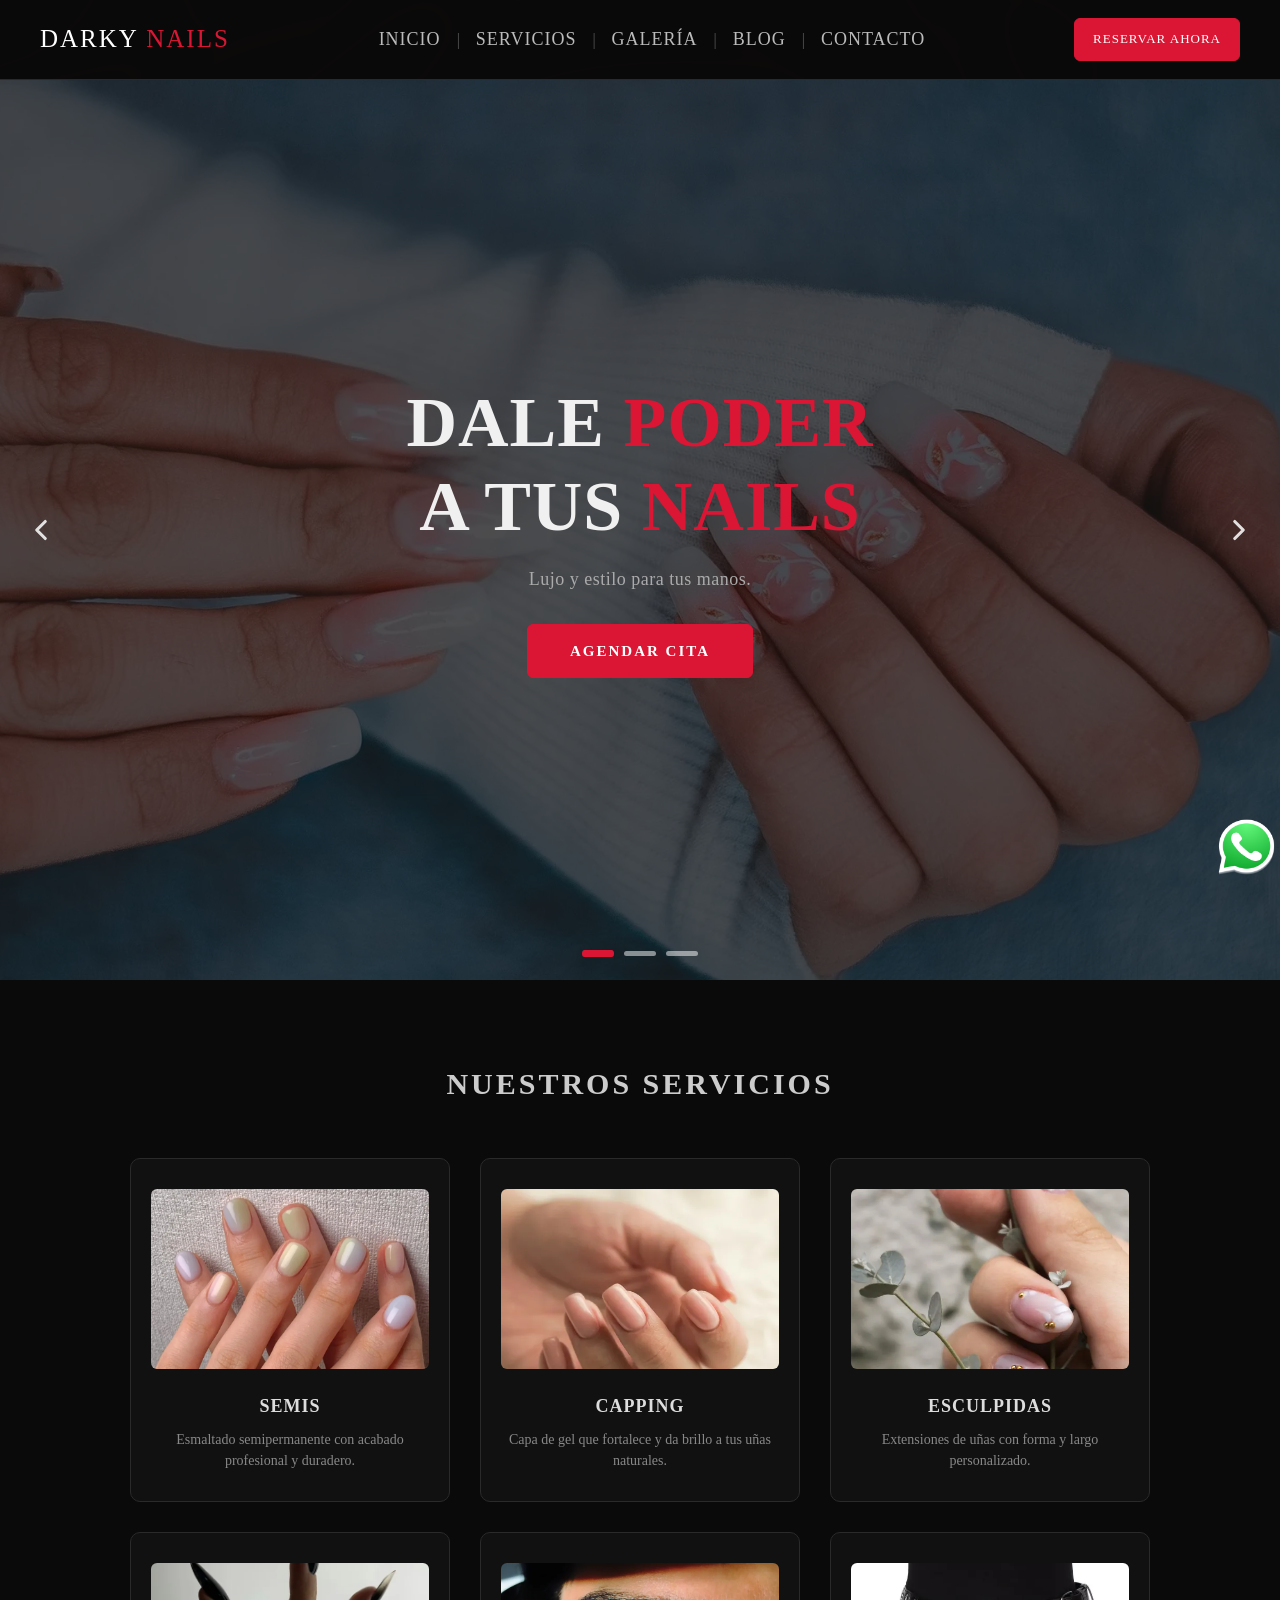
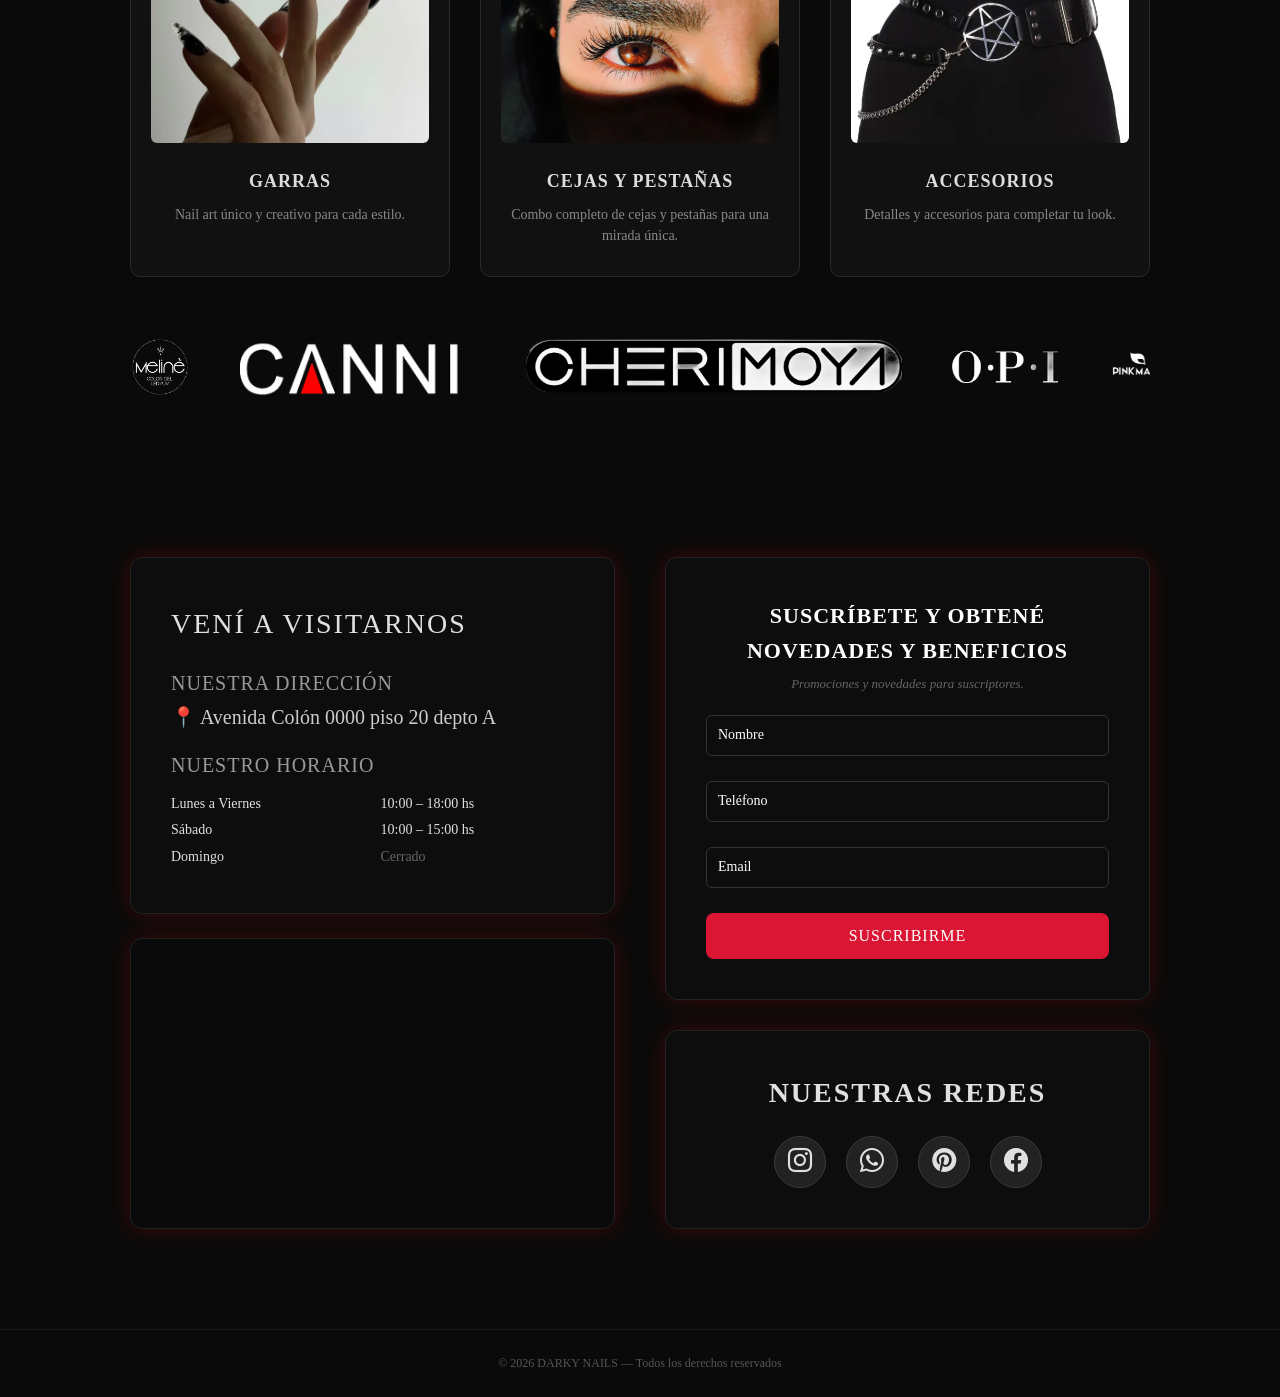
==== commit fc843bd8: "baseline DARKY_NAILS (index.html + galeria.html)" ====
--- a/index.html
+++ b/index.html
@@ -4,6 +4,19 @@
 <meta charset="UTF-8">
 <meta name="viewport" content="width=device-width, initial-scale=1.0">
 <title>DARKY NAILS 🖤🦇</title>
+<meta name="description" content="Manicuría y nail art: semis, capping, esculpidas, garras, cejas y pestañas. Reservá tu turno online.">
+<meta property="og:type" content="website">
+<meta property="og:title" content="DARKY NAILS 🖤🦇 | Semis, Esculpidas y Nail Art">
+<meta property="og:description" content="Lujo y estilo para tus uñas. Semis, capping, esculpidas, garras, cejas y pestañas. Reservá tu cita online.">
+<meta property="og:url" content="https://datatech800.github.io/darky_nails/">
+<meta property="og:image" content="https://datatech800.github.io/darky_nails/image_darky/og-image.jpg">
+<meta property="og:image:width" content="1200">
+<meta property="og:image:height" content="630">
+<meta property="og:site_name" content="DARKY NAILS">
+<meta name="twitter:card" content="summary_large_image">
+<meta name="twitter:title" content="DARKY NAILS 🖤🦇 | Semis, Esculpidas y Nail Art">
+<meta name="twitter:description" content="Lujo y estilo para tus uñas. Reservá tu cita online.">
+<meta name="twitter:image" content="https://datatech800.github.io/darky_nails/image_darky/og-image.jpg">
 <link rel="stylesheet" href="css_darky/css_darky.css">
 <link rel="stylesheet" href="https://cdn.jsdelivr.net/npm/bootstrap-icons@1.11.3/font/bootstrap-icons.min.css">
 <style>
--- a/css_darky/css_darky.css
+++ b/css_darky/css_darky.css
@@ -21,11 +21,23 @@
   box-sizing: border-box;
 }
 
+html {
+  background: #0a0a0a;
+}
+
 body {
   font-family: "Cinzel", serif;
-  background: linear-gradient(rgba(10,10,10,0.7), rgba(10,10,10,0.7)), url("../image_darky/background_body.webp") center/cover fixed no-repeat;
   color: #e0e0e0;
   line-height: 1.6;
+}
+
+/* Fondo fijo en capa compuesta: mantiene el look sin repintar en cada scroll */
+body::before {
+  content: "";
+  position: fixed;
+  inset: 0;
+  z-index: -1;
+  background: linear-gradient(rgba(10,10,10,0.7), rgba(10,10,10,0.7)), url("../image_darky/background_body.webp") center/cover no-repeat;
 }
 
 /* ============================================================
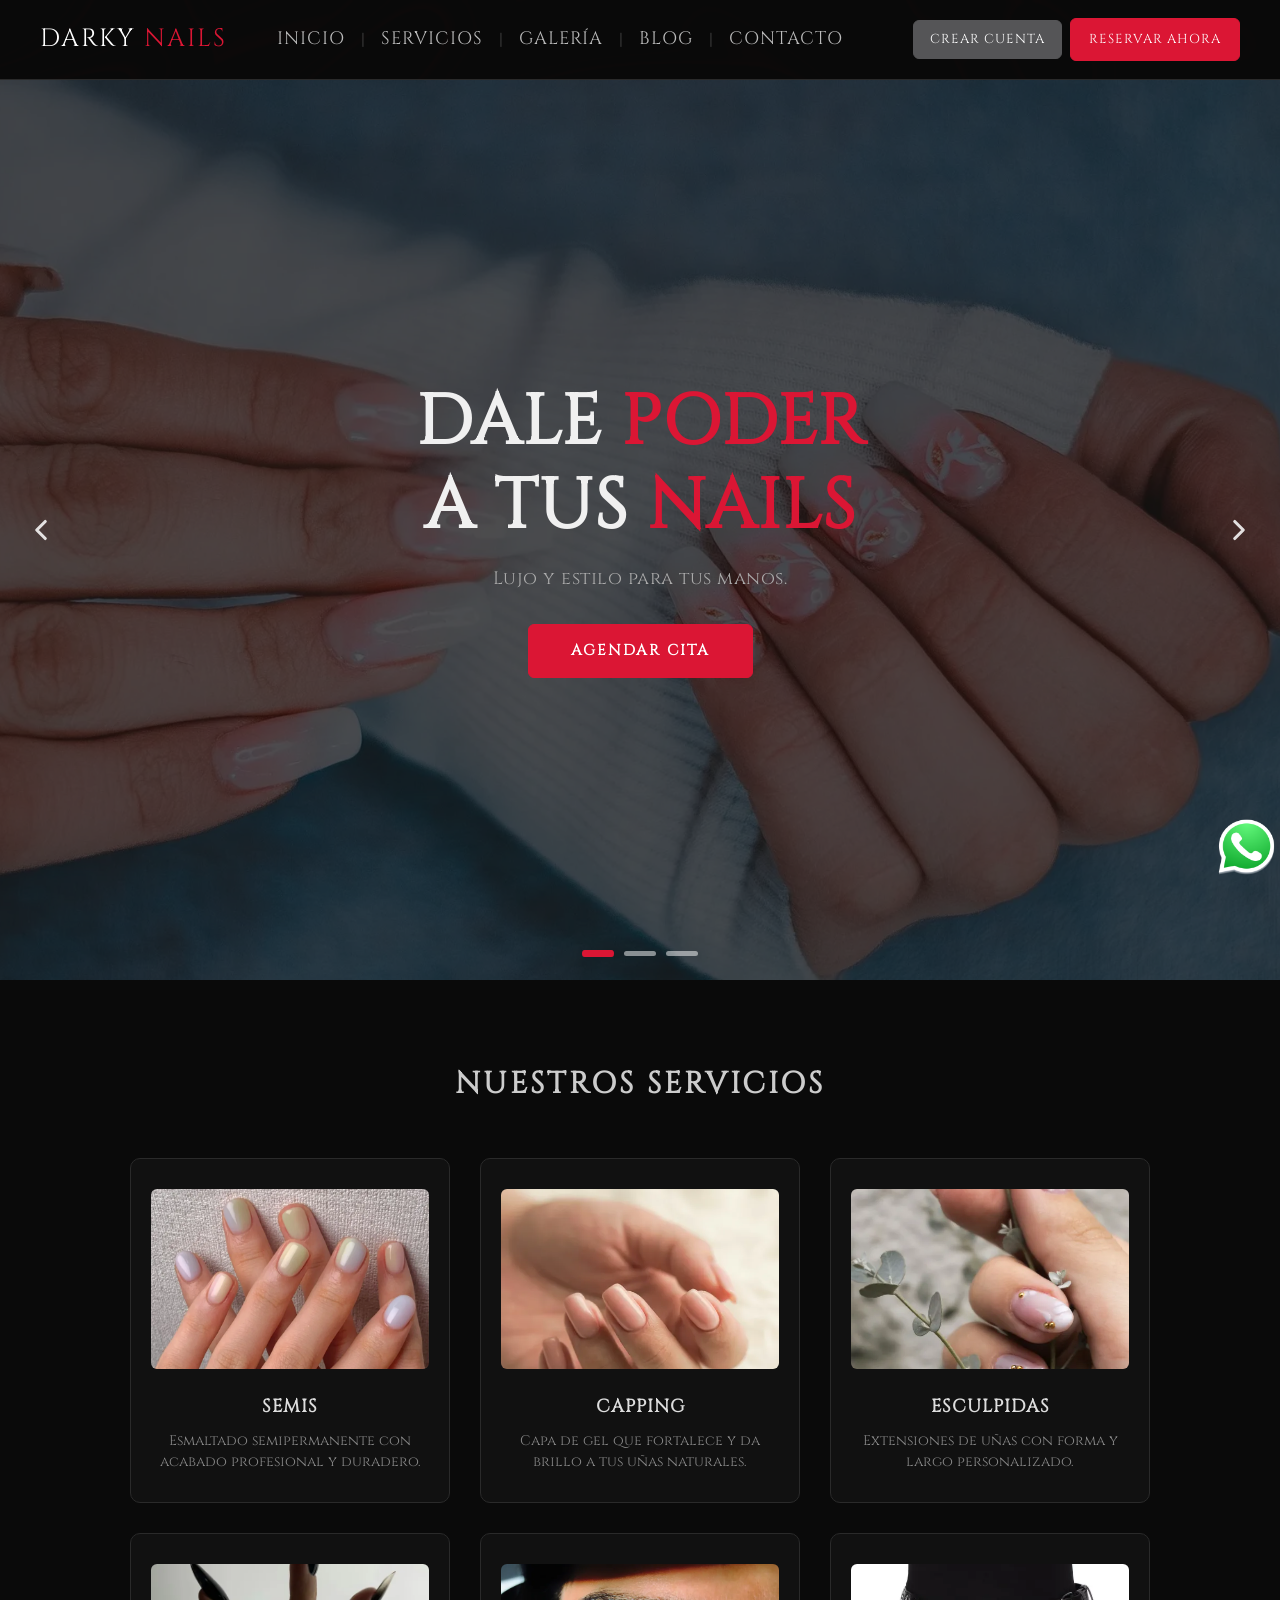
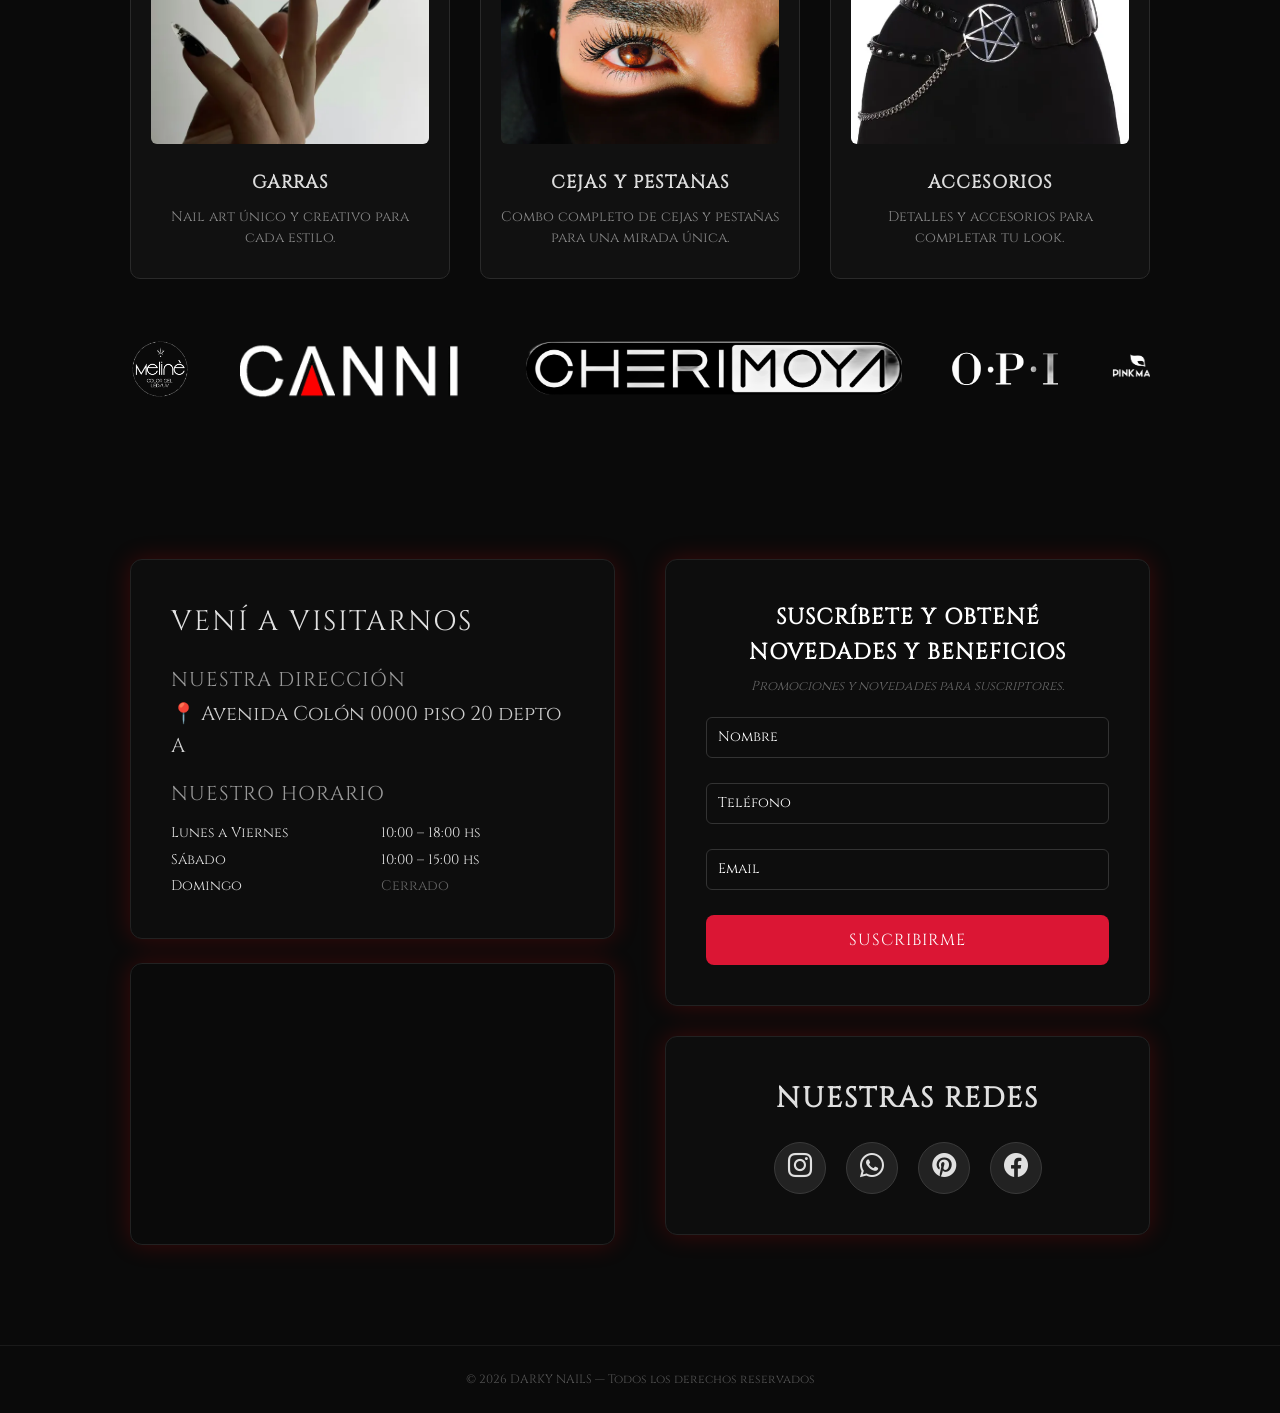
==== commit 7725639a: "Port UI para GitHub Pages (static): botones Crear Cuenta/Reservar + modales registro, login, turnos," ====
--- a/index.html
+++ b/index.html
@@ -40,12 +40,18 @@
 <li><a href="#">Blog</a></li>
 <li><a href="#contacto">Contacto</a></li>
 </ul>
+<div class="nav-cta">
+<a href="#" class="nav-btn nav-btn-cuenta" id="abre-registro">Crear Cuenta</a>
 <a href="#" class="nav-btn abre-reserva">Reservar Ahora</a>
+</div>
 <button class="nav-hamburger" aria-label="Abrir menú">
 <span></span><span></span><span></span>
 </button>
 </div>
+<div class="nav-btn-flotantes">
 <a href="#" class="nav-btn-abajo abre-reserva">Reservar Ahora</a>
+<a href="#" class="nav-btn-abajo" id="abre-registro-mobile">Crear Cuenta</a>
+</div>
 </nav>
 
 <div class="menu-overlay">
@@ -64,6 +70,7 @@
 <li><a href="#">Blog</a></li>
 <li><a href="#contacto">Contacto</a></li>
 </ul>
+<a href="#" class="nav-btn menu-overlay-btn" id="abre-registro-overlay">Crear Cuenta</a>
 <a href="#" class="nav-btn menu-overlay-btn abre-reserva">Reservar Ahora</a>
 </div>
 
@@ -351,6 +358,129 @@
 </div>
 </div>
 
+<!-- ─── MODAL CREAR CUENTA (glassmorphism) ─── -->
+<div class="modal-glass" id="modal-registro">
+<div class="modal-glass-box modal-glass-box-registro">
+<button class="modal-glass-close" type="button" aria-label="Cerrar">&times;</button>
+<h3 class="modal-glass-titulo">CREAR CUENTA</h3>
+<p class="modal-registro-sub">Registrate para poder reservar tus turnos.</p>
+
+<p id="mensaje-registro" class="registro-mensaje"></p>
+
+<form id="form-registro" autocomplete="off" novalidate>
+<div class="input-group">
+<input type="text" id="reg-nombre" name="nombre" minlength="2" maxlength="50" required autocomplete="off">
+<label>Nombre y apellido</label>
+</div>
+<div class="input-group">
+<input type="tel" id="reg-numero" name="numero" minlength="8" maxlength="30" required autocomplete="off">
+<label>Teléfono</label>
+</div>
+<div class="input-group">
+<input type="email" id="reg-correo" name="correo" minlength="5" maxlength="30" required autocomplete="off">
+<label>Email</label>
+</div>
+<div class="input-group">
+<input type="text" id="reg-usuario" name="usuario" minlength="5" maxlength="20" required autocomplete="off">
+<label>Usuario</label>
+</div>
+<div class="input-group">
+<input type="password" id="reg-password" name="password" minlength="8" maxlength="20" required autocomplete="new-password">
+<label>Contraseña</label>
+</div>
+<div class="input-group">
+<input type="password" id="reg-confirm" name="confirm_password" minlength="8" maxlength="20" required autocomplete="new-password">
+<label>Repetir contraseña</label>
+</div>
+<button type="submit">Crear mi cuenta</button>
+</form>
+</div>
+</div>
+
+<!-- ─── MODAL LOGIN CLIENTE (glassmorphism) ─── -->
+<div class="modal-glass" id="modal-login">
+<div class="modal-glass-box modal-glass-box-registro">
+<button class="modal-glass-close" type="button" aria-label="Cerrar">&times;</button>
+<h3 class="modal-glass-titulo">INICIAR SESIÓN</h3>
+<p class="modal-registro-sub">Ingresá tus datos para reservar un turno.</p>
+
+<p id="mensaje-login" class="registro-mensaje"></p>
+
+<form id="form-login" autocomplete="off" novalidate>
+<div class="input-group">
+<input type="text" id="login-usuario" name="usuario" minlength="5" maxlength="20" required autocomplete="username">
+<label>Usuario</label>
+</div>
+<div class="input-group">
+<input type="password" id="login-password" name="password" minlength="8" maxlength="20" required autocomplete="current-password">
+<label>Contraseña</label>
+</div>
+<button type="submit">Ingresar y reservar</button>
+</form>
+
+<p class="modal-login-info">¿No tenés cuenta? <a href="#" id="login-va-registro" class="modal-login-link">Creala acá</a></p>
+</div>
+</div>
+
+<!-- ─── MODAL CALENDARIO TURNOS (glassmorphism) ─── -->
+<div class="modal-glass" id="modal-turnos">
+<div class="modal-glass-box modal-glass-box-turnos">
+<button class="modal-glass-close" type="button" aria-label="Cerrar">&times;</button>
+<h3 class="modal-glass-titulo">ELEGÍ TU TURNO</h3>
+<p id="turnos-servicio-elegido" class="modal-registro-sub"></p>
+
+<div class="calendario-turnos">
+<div class="barra-semana">
+<button id="tp-prev" class="btn-nav btn-nav-dark" type="button" aria-label="Semana anterior">&#8249;</button>
+<div class="titulos-semana">
+<div id="tp-titulo-semana" class="tp-titulo">…</div>
+<div id="tp-subtitulo-semana" class="tp-subtitulo">…</div>
+</div>
+<button id="tp-next" class="btn-nav btn-nav-dark" type="button" aria-label="Semana siguiente">&#8250;</button>
+</div>
+<div class="tp-hoy-wrap">
+<button id="tp-hoy" class="btn-nav btn-nav-dark" type="button">Hoy</button>
+</div>
+<table id="tp-tabla" class="tp-tabla">
+<thead>
+<tr>
+<th>Día</th>
+<th>Fecha</th>
+<th>Horarios disponibles</th>
+</tr>
+</thead>
+<tbody id="tp-cuerpo"></tbody>
+</table>
+</div>
+
+<p id="mensaje-turnos" class="registro-mensaje"></p>
+</div>
+</div>
+
+<!-- ─── MODAL CONFIRMAR TURNO (glassmorphism) ─── -->
+<div class="modal-glass" id="modal-confirmar-turno">
+<div class="modal-glass-box modal-glass-box-registro">
+<button class="modal-glass-close" type="button" aria-label="Cerrar">&times;</button>
+<h3 class="modal-glass-titulo">CONFIRMAR TURNO</h3>
+
+<div class="turno-resumen">
+<p class="turno-resumen-fila"><span>Servicio</span><strong id="cf-servicio">—</strong></p>
+<p class="turno-resumen-fila"><span>Día</span><strong id="cf-fecha">—</strong></p>
+<p class="turno-resumen-fila"><span>Hora</span><strong id="cf-hora">—</strong></p>
+</div>
+
+<div class="input-group">
+<select id="cf-variante" class="modal-glass-select" required>
+<option value="">Elegí la variante…</option>
+</select>
+</div>
+
+<p id="mensaje-confirmar" class="registro-mensaje"></p>
+
+<button type="button" id="cf-confirmar" class="turno-confirmar-btn">Confirmar turno</button>
+</div>
+</div>
+
 <a href="#" class="whatsapp-float" target="_blank"></a>
 
 <footer>
@@ -395,7 +525,7 @@
   });
 });
 
-/* ── Modal Reservar Ahora ── */
+/* ── Demo: botones "Reservar Ahora" abren la lista de servicios ── */
 document.querySelectorAll('.abre-reserva').forEach(function (btn) {
   btn.addEventListener('click', function (e) {
     e.preventDefault();
@@ -404,15 +534,89 @@
   });
 });
 
-/* ── Reserva: cada servicio abre su modal de detalle ── */
+/* ── Demo: elegir servicio → login (sin backend, muestra aviso) ── */
 document.querySelectorAll('.reservar-item').forEach(function (btn) {
   btn.addEventListener('click', function () {
     var reservar = document.getElementById('modal-reservar');
     if (reservar) reservar.classList.remove('abierto');
-    var modal = document.getElementById('modal-' + btn.getAttribute('data-abre'));
+    var modal = document.getElementById('modal-login');
     if (modal) modal.classList.add('abierto');
   });
 });
+
+/* ── Demo: botón "Reservar este servicio" en modales de detalle ── */
+var modalesServicioDemo = {
+  'modal-semis': 'semis',
+  'modal-capping': 'capping',
+  'modal-esculpidas': 'esculpidas',
+  'modal-garras': 'garras',
+  'modal-cejas': 'cejas'
+};
+
+Object.keys(modalesServicioDemo).forEach(function (modalId) {
+  var modal = document.getElementById(modalId);
+  if (!modal) return;
+  var btn = document.createElement('button');
+  btn.type = 'button';
+  btn.className = 'servicio-reservar-btn';
+  btn.textContent = 'Reservar este servicio';
+  btn.addEventListener('click', function () {
+    modal.classList.remove('abierto');
+    var login = document.getElementById('modal-login');
+    if (login) login.classList.add('abierto');
+  });
+  modal.querySelector('.modal-glass-box').appendChild(btn);
+});
+
+/* ── Demo: botones "Crear Cuenta" abren el registro ── */
+['#abre-registro', '#abre-registro-mobile', '#abre-registro-overlay'].forEach(function (sel) {
+  var btn = document.querySelector(sel);
+  if (!btn) return;
+  btn.addEventListener('click', function (e) {
+    e.preventDefault();
+    var modal = document.getElementById('modal-registro');
+    if (modal) modal.classList.add('abierto');
+  });
+});
+
+/* ── Demo: link "Creala acá" → login ↔ registro ── */
+var vaRegistro = document.getElementById('login-va-registro');
+if (vaRegistro) {
+  vaRegistro.addEventListener('click', function (e) {
+    e.preventDefault();
+    var login = document.getElementById('modal-login');
+    var registro = document.getElementById('modal-registro');
+    if (login) login.classList.remove('abierto');
+    if (registro) registro.classList.add('abierto');
+  });
+}
+
+/* ── Demo: envío de formularios → mensaje sin backend ── */
+function demoMensaje(id, msg) {
+  var p = document.getElementById(id);
+  if (p) {
+    p.textContent = msg;
+    p.className = 'registro-mensaje ok';
+  }
+}
+
+document.querySelectorAll('#form-registro, #form-login').forEach(function (form) {
+  form.addEventListener('submit', function (e) {
+    e.preventDefault();
+    var esRegistro = form.id === 'form-registro';
+    demoMensaje(esRegistro ? 'mensaje-registro' : 'mensaje-login',
+      'Demo: la reserva de turnos funciona en la versión con backend (backend_darky).');
+    form.reset();
+  });
+});
+
+var cfBtn = document.getElementById('cf-confirmar');
+if (cfBtn) {
+  cfBtn.addEventListener('click', function () {
+    demoMensaje('mensaje-confirmar',
+      'Demo: la confirmación de turnos funciona en la versión con backend (backend_darky).');
+  });
+}
 
 /* ── Carrusel del Hero (bucle infinito sin rebote) ── */
 var heroSlides = document.querySelectorAll('.hero-slide');
@@ -514,26 +718,34 @@
 overlayLinks.forEach(function(link) { link.addEventListener('click', closeMenu); });
 
 // Scroll: header se desvanece (solo responsive, maxScroll 250) - como index.php - botón prevalece
+// Los botones flotantes (Reservar Ahora + Crear Cuenta) se resaltan juntos
 (function() {
 var bar = document.querySelector('.nav-bar');
-var btn = document.querySelector('.nav-btn-abajo');
+var floats = document.querySelectorAll('.nav-btn-flotantes .nav-btn-abajo');
 if (!bar) return;
 var maxScroll = 250;
 function onScroll() {
 if (window.innerWidth > 768) {
 bar.classList.remove('scrolled');
-if (btn) btn.classList.remove('scrolled');
+floats.forEach(function (b) { b.classList.remove('scrolled'); });
 return;
 }
 var scrollY = window.scrollY || window.pageYOffset;
 var p = Math.min(scrollY / maxScroll, 1);
 var scrolled = p >= 1;
 bar.classList.toggle('scrolled', scrolled);
-if (btn) btn.classList.toggle('scrolled', scrolled);
+floats.forEach(function (b) { b.classList.toggle('scrolled', scrolled); });
 }
 window.addEventListener('scroll', onScroll);
 onScroll();
 })();
+
+// Cerrar el menú overlay cuando se toca alguno de sus botones de acción
+document.querySelectorAll('.menu-overlay-btn').forEach(function (btn) {
+btn.addEventListener('click', function () {
+closeMenu();
+});
+});
 })();
 </script>
 </body>
--- a/css_darky/css_darky.css
+++ b/css_darky/css_darky.css
@@ -7,8 +7,8 @@
    ============================================================ */
 @font-face {
   font-family: "Cinzel";
-  src: url("../Fonts/Cinzel/Cinzel-VariableFont_wght.ttf") format("truetype");
-  font-weight: 100 900;
+  src: url("../Fonts/Cinzel/static/Cinzel-Regular.ttf") format("truetype");
+  font-weight: normal;
   font-style: normal;
 }
 
@@ -259,6 +259,51 @@
   box-shadow: 0 0 12px rgba(230, 0, 0, 0.8), 0 0 24px rgba(230, 0, 0, 0.4), 0 4px 20px rgba(0,0,0,0.3);
 }
 
+/* Botón "Crear Cuenta" (desktop): gris, junto al botón rojo */
+.nav-btn-cuenta {
+  font-size: 13px;
+  padding: 8px 16px;
+  background: #555557;
+  border-color: #555557;
+}
+
+.nav-btn-cuenta:hover {
+  background: #404042;
+  border-color: #404042;
+}
+
+/* Contenedor de los botones flotantes (solo mobile) */
+.nav-btn-flotantes {
+  display: none;
+}
+
+/* Botón "Crear Cuenta" flotante (mobile): mismo gris que el desktop */
+.nav-btn-flotantes #abre-registro-mobile,
+#abre-registro-mobile.nav-btn-abajo {
+  background: #555557;
+  border-color: #555557;
+}
+
+.nav-btn-flotantes #abre-registro-mobile:hover,
+#abre-registro-mobile.nav-btn-abajo:hover {
+  background: #404042;
+  border-color: #404042;
+}
+
+.nav-btn-flotantes #abre-registro-mobile.scrolled,
+#abre-registro-mobile.nav-btn-abajo.scrolled {
+  border-color: #999;
+  box-shadow: 0 0 12px rgba(160, 160, 160, 0.8), 0 0 24px rgba(160, 160, 160, 0.4), 0 4px 20px rgba(0,0,0,0.3);
+}
+
+/* Contenedor de botones del header desktop */
+.nav-cta {
+  display: flex;
+  align-items: center;
+  gap: 8px;
+  margin-left: 20px;
+}
+
 /* ============================================================
    5. HERO — VERSIÓN CLÁSICA
    (definiciones base; el carrusel activo las sobrescribe abajo)
@@ -282,7 +327,7 @@
   left: 50%;
   width: 100vw;
   transform: translateX(-50%);
-  background: linear-gradient(rgba(10,10,10,0.7), rgba(10,10,10,0.7)), url("../image_darky/nails fondo2.jpg") center/cover no-repeat;
+  background: linear-gradient(rgba(10,10,10,0.7), rgba(10,10,10,0.7)), url("../image_darky/background_body.webp") center/cover no-repeat;
   z-index: 0;
 }
 
@@ -1246,11 +1291,32 @@
     display: none;
   }
 
+  .nav-cta {
+    display: none;
+  }
+
   .nav-btn-abajo {
     display: block;
     position: sticky;
     top: 12px;
     z-index: 1000;
+  }
+
+  .nav-btn-flotantes {
+    display: flex;
+    flex-wrap: wrap;
+    justify-content: center;
+    gap: 10px;
+    margin: 12px auto 0;
+    position: sticky;
+    top: 12px;
+    z-index: 1000;
+  }
+
+  .nav-btn-flotantes .nav-btn-abajo {
+    margin: 0;
+    position: static;
+    z-index: auto;
   }
 
   .nav-links li + li::before {
@@ -1369,4 +1435,293 @@
   .servicio-precio {
     margin-left: auto;
   }
+}
+
+/* ============================================================
+   17. MODAL CREAR CUENTA (registro de clientes)
+   ============================================================ */
+.modal-glass-box-registro {
+  max-width: 460px;
+}
+
+.modal-registro-sub {
+  color: #bbb;
+  font-size: 13px;
+  text-align: center;
+  margin: 0 0 20px;
+}
+
+.registro-mensaje {
+  min-height: 20px;
+  font-size: 13px;
+  text-align: center;
+  margin-bottom: 12px;
+}
+
+.registro-mensaje.error {
+  color: #ff6b6b;
+}
+
+.registro-mensaje.ok {
+  color: #6bff9e;
+}
+
+/* ============================================================
+   18. MODAL LOGIN CLIENTE + CALENDARIO DE TURNOS
+   ============================================================ */
+.modal-login-info {
+  color: #bbb;
+  font-size: 12px;
+  text-align: center;
+  margin-top: 14px;
+}
+
+.modal-login-link {
+  color: #db1634;
+  text-decoration: none;
+}
+
+.modal-login-link:hover {
+  text-decoration: underline;
+}
+
+.modal-glass-box-turnos {
+  max-width: 640px;
+}
+
+/* ── Tabla semanal de turnos (heredada de test_turnos, oscura) ── */
+.calendario-turnos {
+  margin-top: 8px;
+}
+
+.barra-semana {
+  display: flex;
+  align-items: center;
+  justify-content: center;
+  gap: 16px;
+  margin: 0 auto 8px;
+  flex-wrap: wrap;
+}
+
+.titulos-semana {
+  text-align: center;
+}
+
+.tp-titulo {
+  font-family: "Cinzel", serif;
+  font-size: 16px;
+  letter-spacing: 1px;
+  text-transform: uppercase;
+  color: #fff;
+}
+
+.tp-subtitulo {
+  color: #999;
+  font-size: 12px;
+  margin-top: 2px;
+}
+
+.tp-hoy-wrap {
+  text-align: center;
+  margin-bottom: 6px;
+}
+
+.btn-nav {
+  font-family: "Cinzel", serif;
+  font-size: 14px;
+  padding: 6px 14px;
+  cursor: pointer;
+  border-radius: 6px;
+  transition: 0.2s;
+}
+
+.btn-nav-dark {
+  background: transparent;
+  color: #fff;
+  border: 1px solid #555;
+}
+
+.btn-nav-dark:hover {
+  border-color: #db1634;
+  color: #fff;
+}
+
+.tp-tabla {
+  width: 100%;
+  border-collapse: collapse;
+}
+
+.tp-tabla th,
+.tp-tabla td {
+  padding: 8px 10px;
+  border: 1px solid #333;
+  text-align: center;
+  font-family: Arial, Helvetica, sans-serif;
+  font-size: 13px;
+  color: #ddd;
+}
+
+.tp-tabla th {
+  font-family: "Cinzel", serif;
+  font-size: 12px;
+  letter-spacing: 1px;
+  text-transform: uppercase;
+  color: #bbb;
+  background: rgba(255, 255, 255, 0.05);
+}
+
+.tp-tabla td:first-child {
+  text-transform: none;
+}
+
+.hora {
+  display: inline-block;
+  padding: 4px 6px;
+  margin: 2px;
+  border: 1px solid #666;
+  border-radius: 4px;
+  font-size: 12px;
+  min-width: 46px;
+  color: #ccc;
+}
+
+.hora.ocupado {
+  background: rgba(219, 22, 52, 0.2);
+  color: #777;
+  border-color: #a00;
+  text-decoration: line-through;
+  cursor: not-allowed;
+}
+
+.hora.disponible {
+  cursor: pointer;
+  transition: background 0.15s, border-color 0.15s;
+  color: #fff;
+}
+
+.hora.disponible:hover {
+  background: #db1634;
+  border-color: #db1634;
+}
+
+/* ── Resumen del turno a confirmar ── */
+.turno-resumen {
+  border: 1px solid #333;
+  border-radius: 8px;
+  padding: 14px 16px;
+  margin-bottom: 14px;
+}
+
+.turno-resumen-fila {
+  display: flex;
+  justify-content: space-between;
+  gap: 12px;
+  font-family: Arial, Helvetica, sans-serif;
+  font-size: 14px;
+  color: #bbb;
+  padding: 4px 0;
+}
+
+.turno-resumen-fila span {
+  color: #777;
+}
+
+.turno-resumen-fila strong {
+  color: #fff;
+  text-align: right;
+}
+
+.turno-confirmar-btn {
+  width: 100%;
+  padding: 14px;
+  background: #db1634;
+  border: none;
+  border-radius: 8px;
+  color: #fff;
+  font-family: "Cinzel", serif;
+  font-size: 15px;
+  letter-spacing: 1px;
+  text-transform: uppercase;
+  cursor: pointer;
+  transition: 0.25s;
+}
+
+.turno-confirmar-btn:hover {
+  background: #b00f28;
+}
+
+.modal-glass-select {
+  width: 100%;
+  padding: 12px;
+  background: #1a1a1a;
+  border: 1px solid #333;
+  border-radius: 6px;
+  color: #fff;
+  font-family: Arial, Helvetica, sans-serif;
+  font-size: 14px;
+  outline: none;
+}
+
+.modal-glass-select:focus {
+  border-color: #db1634;
+}
+
+/* Botón "Reservar este servicio" (modales de detalle) */
+.servicio-reservar-btn {
+  width: 100%;
+  margin-top: 18px;
+  padding: 12px;
+  background: #db1634;
+  border: none;
+  border-radius: 8px;
+  color: #fff;
+  font-family: "Cinzel", serif;
+  font-size: 14px;
+  letter-spacing: 1px;
+  text-transform: uppercase;
+  cursor: pointer;
+  transition: 0.25s;
+}
+
+.servicio-reservar-btn:hover {
+  background: #b00f28;
+}
+
+.modal-glass-box-registro form {
+  display: flex;
+  flex-direction: column;
+  gap: 14px;
+}
+
+.modal-glass-box-registro .input-group {
+  margin-bottom: 0;
+}
+
+.modal-glass-box-registro button[type="submit"] {
+  width: 100%;
+  padding: 14px;
+  background: #db1634;
+  border: none;
+  border-radius: 8px;
+  color: #fff;
+  font-family: "Cinzel", serif;
+  font-size: 15px;
+  letter-spacing: 1px;
+  text-transform: uppercase;
+  cursor: pointer;
+  transition: 0.25s;
+  margin-top: 6px;
+}
+
+.modal-glass-box-registro button[type="submit"]:hover {
+  background: #b00f28;
+}
+
+/* Honeypot anti-bots: invisible para humanos, visible para bots */
+.honeypot {
+  position: absolute;
+  left: -9999px;
+  width: 1px;
+  height: 1px;
+  overflow: hidden;
 }
